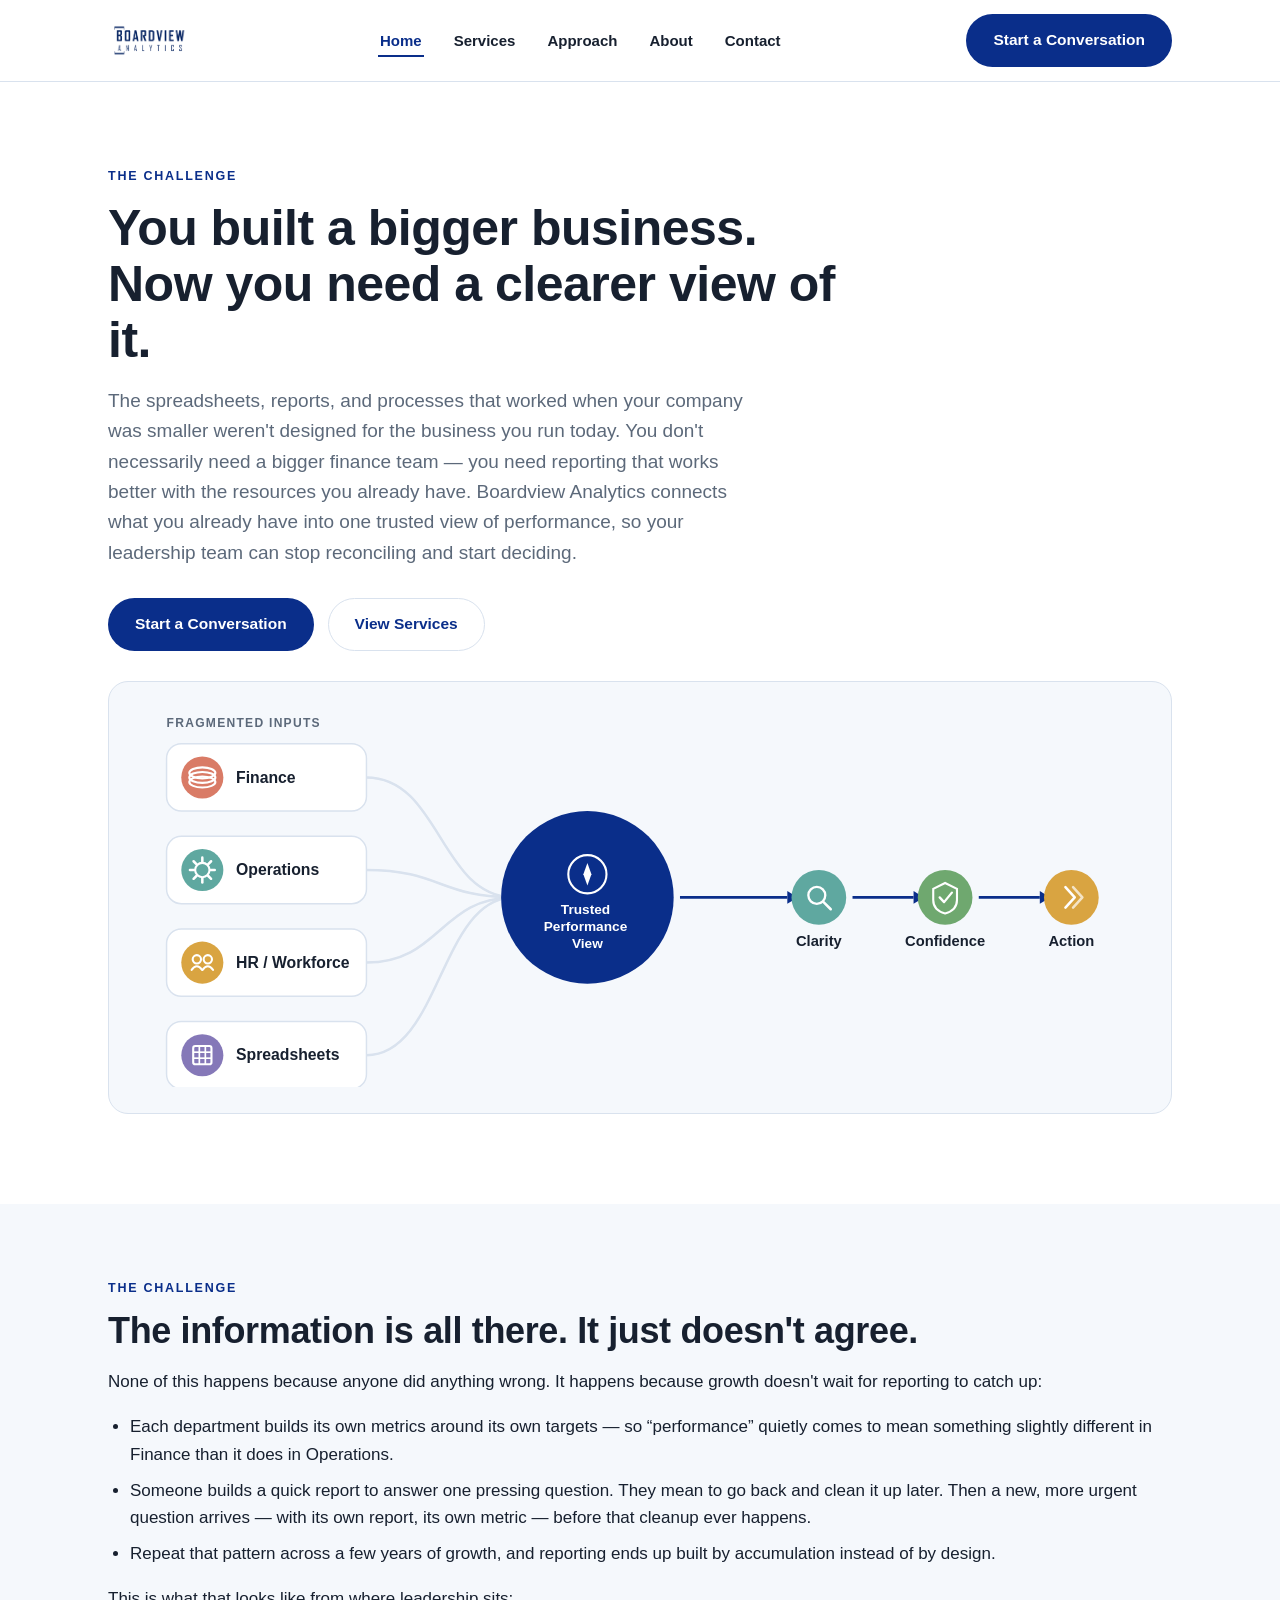
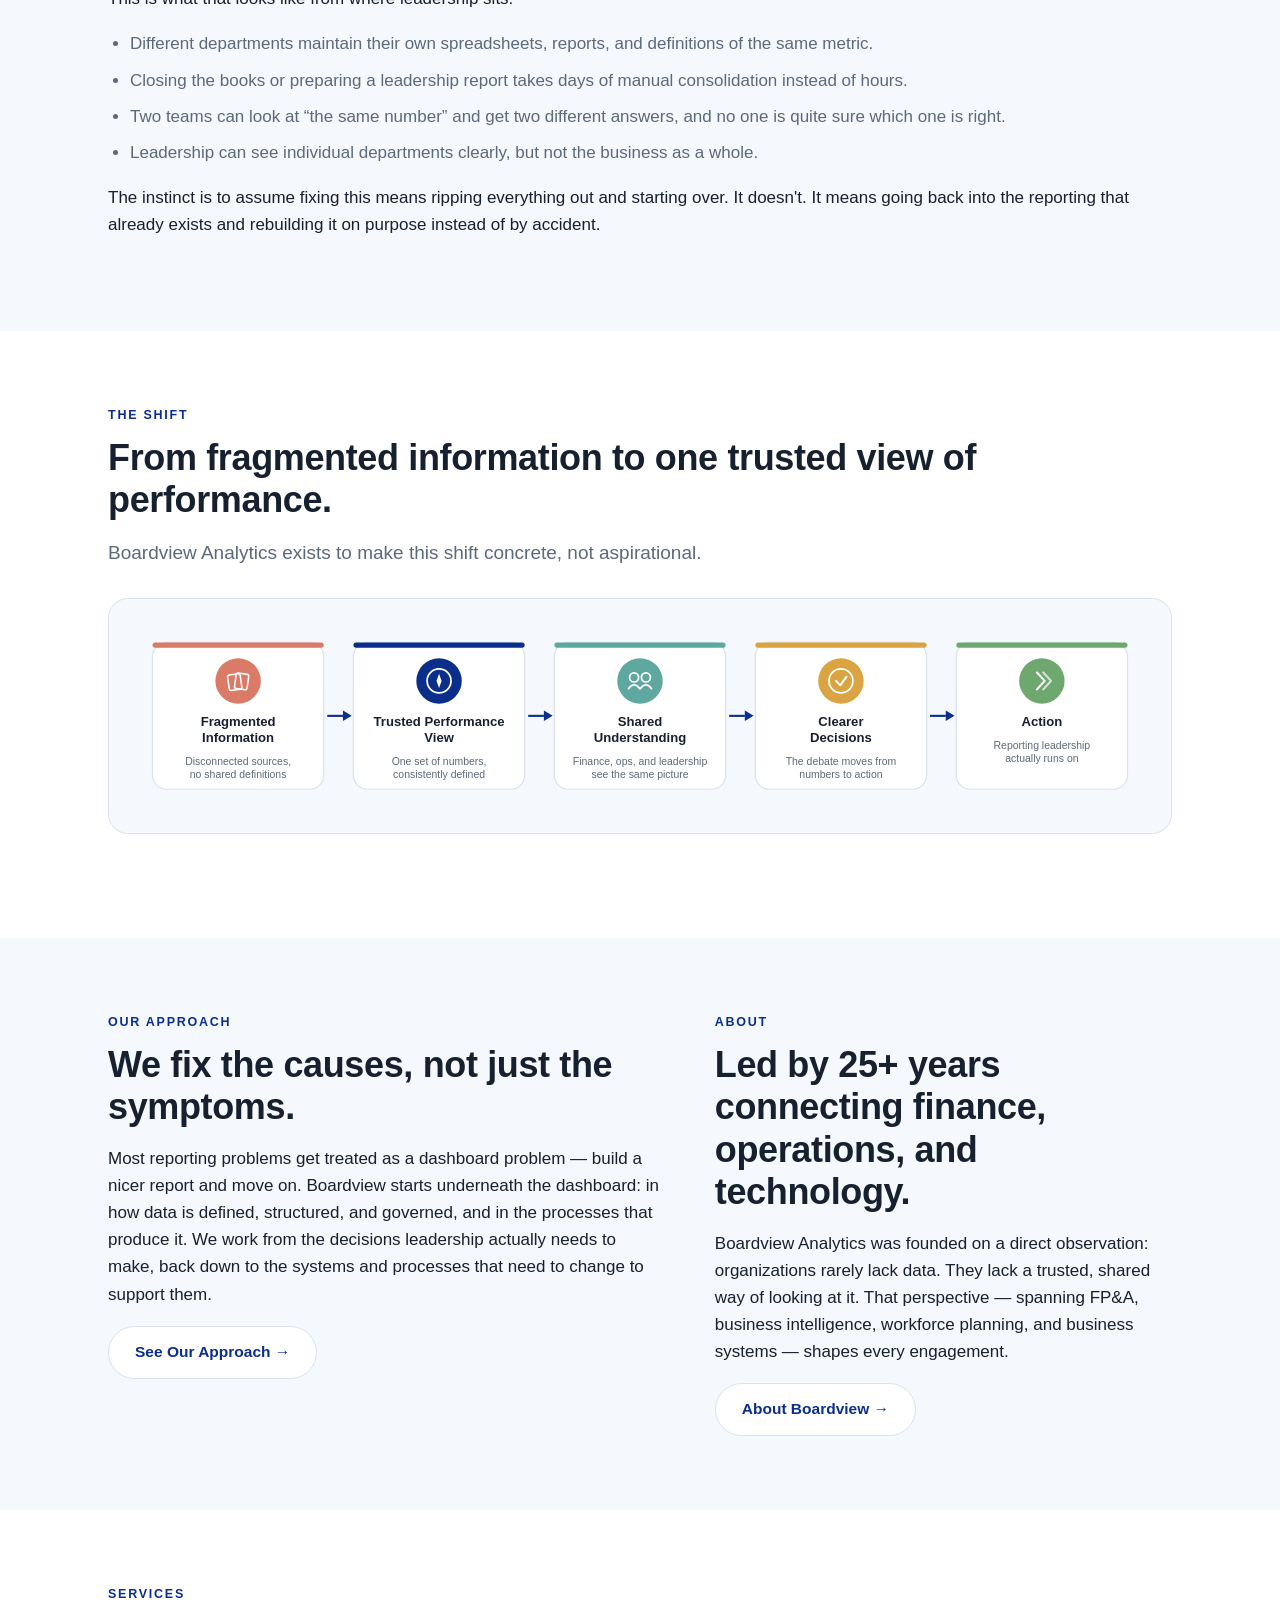
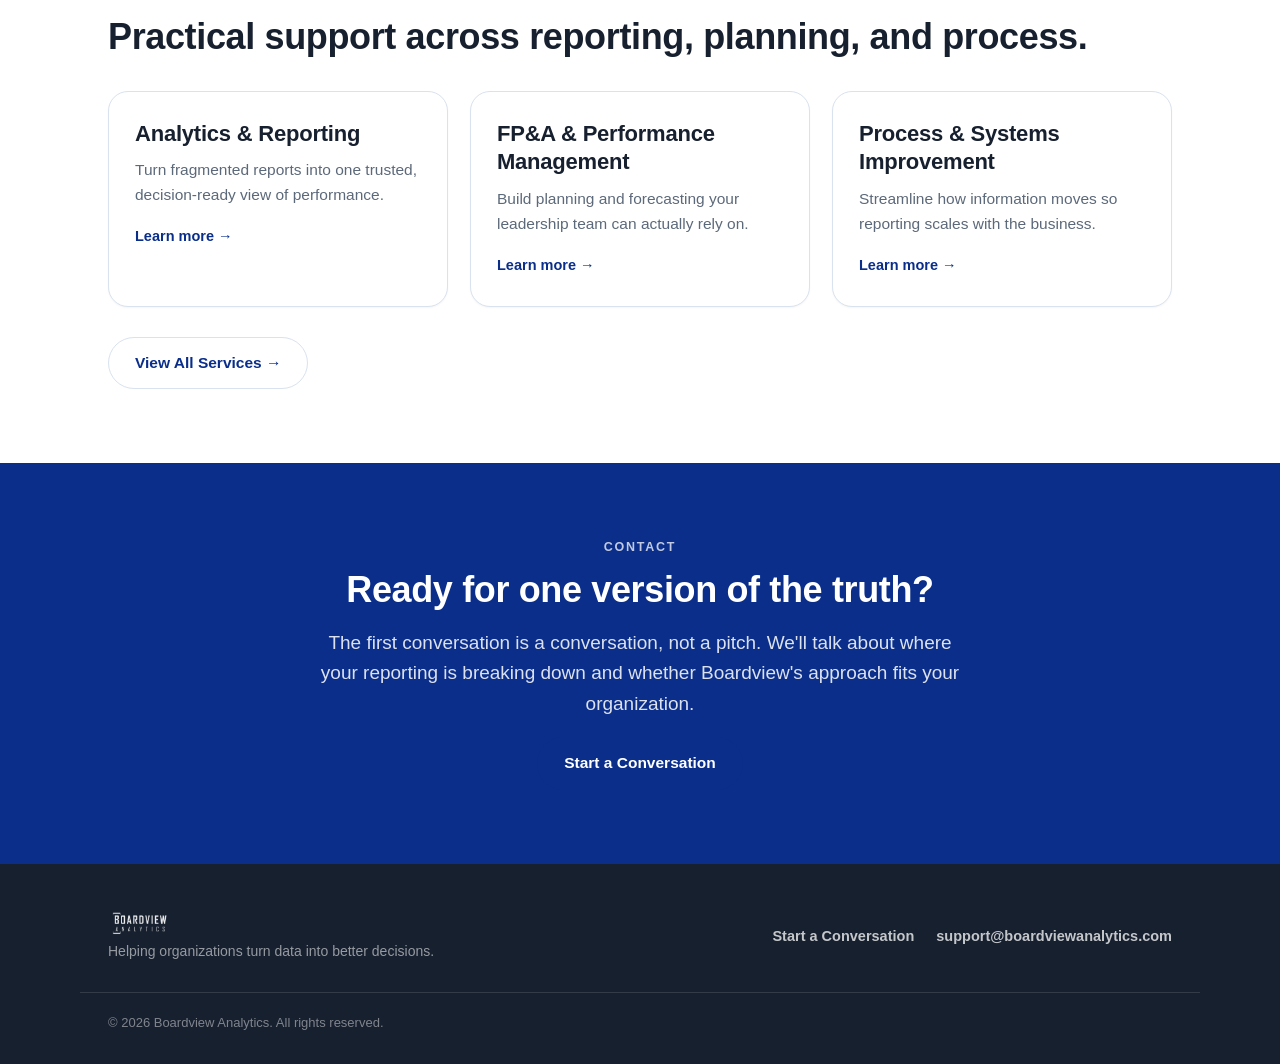
==== index.html @ 7f465183 "Add files via upload" ====
<!doctype html>
<html lang="en">
<head>
<meta charset="utf-8">
<meta name="viewport" content="width=device-width, initial-scale=1">
<title>Home | Boardview Analytics</title>
<meta name="description" content="Boardview Analytics connects fragmented reporting, planning, and process into one trusted view of performance for growing organizations.">
<link rel="icon" href="assets/img/logo.png">
<link rel="stylesheet" href="assets/css/style.css">
</head>
<body>

<header class="site-header">
  <div class="wrap">
    <a class="brand" href="index.html" aria-label="Boardview Analytics home">
      <img src="assets/img/logo.png" alt="Boardview Analytics">
    </a>
    <nav aria-label="Primary">
      <ul class="nav-links">
        <li><a href="index.html" aria-current="page">Home</a></li>
        <li><a href="services.html">Services</a></li>
        <li><a href="approach.html">Approach</a></li>
        <li><a href="about.html">About</a></li>
        <li><a href="contact.html">Contact</a></li>
      </ul>
    </nav>
    <div class="header-cta">
      <a class="btn btn-primary" href="contact.html">Start a Conversation</a>
    </div>
    <button class="nav-toggle" aria-label="Toggle menu"><span></span><span></span><span></span></button>
  </div>
</header>
<main>
  <section class="hero">
    <div class="wrap">
      <span class="eyebrow">The Challenge</span>
      <h1>You built a bigger business. Now you need a clearer view of it.</h1>
      <p class="lede">The spreadsheets, reports, and processes that worked when your company was smaller weren't designed for the business you run today. You don't necessarily need a bigger finance team &mdash; you need reporting that works better with the resources you already have. Boardview Analytics connects what you already have into one trusted view of performance, so your leadership team can stop reconciling and start deciding.</p>
      <div class="btn-row">
    <a class="btn btn-primary" href="contact.html">Start a Conversation</a>
    <a class="btn btn-secondary" href="services.html">View Services</a>
  </div>
      <div class="diagram-frame">
        <svg viewBox="0 0 960 360" xmlns="http://www.w3.org/2000/svg" role="img" aria-label="Fragmented inputs converge into one trusted performance view, leading to clarity, confidence, and action."><path d="M 220 66 C 290.15 66, 290.15 180, 360.3 180" fill="none" stroke="#D9E2EE" stroke-width="2.4"/><path d="M 220 154 C 290.15 154, 290.15 180, 360.3 180" fill="none" stroke="#D9E2EE" stroke-width="2.4"/><path d="M 220 242 C 290.15 242, 290.15 180, 360.3 180" fill="none" stroke="#D9E2EE" stroke-width="2.4"/><path d="M 220 330 C 290.15 330, 290.15 180, 360.3 180" fill="none" stroke="#D9E2EE" stroke-width="2.4"/><rect x="30" y="34" width="190" height="64" rx="14" fill="#FFFFFF" stroke="#D9E2EE" stroke-width="1.4"/>
      <circle cx="64" cy="66" r="20" fill="#D97B66"/>
      
        <ellipse cx="64" cy="61.66" rx="12.4" ry="5.208" fill="none" stroke="#fff" stroke-width="2"/>
        <ellipse cx="64" cy="66" rx="12.4" ry="5.208" fill="none" stroke="#fff" stroke-width="2"/>
        <ellipse cx="64" cy="70.34" rx="12.4" ry="5.208" fill="none" stroke="#fff" stroke-width="2"/>
      <text x="96" y="71" font-family="Bahnschrift SemiBold, Segoe UI, Arial, sans-serif" font-weight="700" font-size="15" fill="#17202F">Finance</text><rect x="30" y="122" width="190" height="64" rx="14" fill="#FFFFFF" stroke="#D9E2EE" stroke-width="1.4"/>
      <circle cx="64" cy="154" r="20" fill="#5FA8A0"/>
      
        <circle cx="64" cy="154" r="6.820000000000001" fill="none" stroke="#fff" stroke-width="2"/>
        <line x1="71.688" y1="154" x2="75.78" y2="154" stroke="#fff" stroke-width="2.4" stroke-linecap="round"/><line x1="69.43623693376217" y1="159.4362369337622" x2="72.32971788237754" y2="162.32971788237754" stroke="#fff" stroke-width="2.4" stroke-linecap="round"/><line x1="64" y1="161.688" x2="64" y2="165.78" stroke="#fff" stroke-width="2.4" stroke-linecap="round"/><line x1="58.563763066237826" y1="159.4362369337622" x2="55.67028211762247" y2="162.32971788237754" stroke="#fff" stroke-width="2.4" stroke-linecap="round"/><line x1="56.312" y1="154" x2="52.22" y2="154" stroke="#fff" stroke-width="2.4" stroke-linecap="round"/><line x1="58.56376306623782" y1="148.5637630662378" x2="55.67028211762247" y2="145.67028211762246" stroke="#fff" stroke-width="2.4" stroke-linecap="round"/><line x1="64" y1="146.312" x2="64" y2="142.22" stroke="#fff" stroke-width="2.4" stroke-linecap="round"/><line x1="69.43623693376217" y1="148.5637630662378" x2="72.32971788237752" y2="145.67028211762246" stroke="#fff" stroke-width="2.4" stroke-linecap="round"/>
      <text x="96" y="159" font-family="Bahnschrift SemiBold, Segoe UI, Arial, sans-serif" font-weight="700" font-size="15" fill="#17202F">Operations</text><rect x="30" y="210" width="190" height="64" rx="14" fill="#FFFFFF" stroke="#D9E2EE" stroke-width="1.4"/>
      <circle cx="64" cy="242" r="20" fill="#D9A441"/>
      
        <circle cx="58.792" cy="238.9" r="3.9680000000000004" fill="none" stroke="#fff" stroke-width="2"/>
        <path d="M 53.832 248.82 q 4.960000000000001 -6.820000000000001 9.920000000000002 0" fill="none" stroke="#fff" stroke-width="2" stroke-linecap="round"/>
        <circle cx="69.208" cy="238.9" r="3.9680000000000004" fill="none" stroke="#fff" stroke-width="2"/>
        <path d="M 64.248 248.82 q 4.960000000000001 -6.820000000000001 9.920000000000002 0" fill="none" stroke="#fff" stroke-width="2" stroke-linecap="round"/>
      <text x="96" y="247" font-family="Bahnschrift SemiBold, Segoe UI, Arial, sans-serif" font-weight="700" font-size="15" fill="#17202F">HR / Workforce</text><rect x="30" y="298" width="190" height="64" rx="14" fill="#FFFFFF" stroke="#D9E2EE" stroke-width="1.4"/>
      <circle cx="64" cy="330" r="20" fill="#8578B8"/>
      <rect x="55.32" y="321.32" width="17.36" height="17.36" rx="2" fill="none" stroke="#fff" stroke-width="2"/>
        <line x1="55.32" y1="327.148" x2="72.68" y2="327.148" stroke="#fff" stroke-width="1.6"/>
        <line x1="55.32" y1="332.852" x2="72.68" y2="332.852" stroke="#fff" stroke-width="1.6"/>
        <line x1="61.147999999999996" y1="321.32" x2="61.147999999999996" y2="338.68" stroke="#fff" stroke-width="1.6"/>
        <line x1="66.852" y1="321.32" x2="66.852" y2="338.68" stroke="#fff" stroke-width="1.6"/>
      <text x="96" y="335" font-family="Bahnschrift SemiBold, Segoe UI, Arial, sans-serif" font-weight="700" font-size="15" fill="#17202F">Spreadsheets</text><text x="30" y="18" font-family="Avenir Next LT Pro, Segoe UI, Arial, sans-serif" font-weight="800" font-size="11.5" letter-spacing="1.2" fill="#5C697A">FRAGMENTED INPUTS</text><circle cx="430" cy="180" r="82" fill="#0A2E8A"/>
    <circle cx="430" cy="158" r="18.14988" fill="none" stroke="#fff" stroke-width="2"/>
        <polygon points="430,147.3236 433.843504,158 430,168.6764 426.156496,158" fill="#fff"/>
    <text x="430" y="196" text-anchor="middle" font-family="Bahnschrift SemiBold, Segoe UI, Arial, sans-serif" font-weight="700" font-size="13" fill="#fff">
      <tspan x="430" dy="0">Trusted</tspan>
      <tspan x="430" dy="16">Performance</tspan>
      <tspan x="430" dy="16">View</tspan>
    </text><line x1="518" y1="180" x2="620" y2="180" stroke="#0A2E8A" stroke-width="2.4"/>
      <polygon points="620,174 630,180 620,186" fill="#0A2E8A"/>
      <circle cx="650" cy="180" r="26" fill="#5FA8A0"/>
      <circle cx="648.0656" cy="178.0656" r="8.06" fill="none" stroke="#fff" stroke-width="2.2"/>
        <line x1="654.5136" y1="184.5136" x2="661.284" y2="191.284" stroke="#fff" stroke-width="2.4" stroke-linecap="round"/>
      <text x="650" y="226" text-anchor="middle" font-family="Bahnschrift SemiBold, Segoe UI, Arial, sans-serif" font-weight="700" font-size="14" fill="#17202F">Clarity</text><line x1="682" y1="180" x2="740" y2="180" stroke="#0A2E8A" stroke-width="2.4"/>
      <polygon points="740,174 750,180 740,186" fill="#0A2E8A"/>
      <circle cx="770" cy="180" r="26" fill="#6FA86F"/>
      <path d="M 770 166.298 L 781.284 171.94 L 781.284 182.418 Q 781.284 192.09 770 195.314 Q 758.716 192.09 758.716 182.418 L 758.716 171.94 Z" fill="none" stroke="#fff" stroke-width="2"/>
        <polyline points="764.8416,180 769.0328,184.5136 776.448,175.4864" fill="none" stroke="#fff" stroke-width="2.2" stroke-linecap="round" stroke-linejoin="round"/>
      <text x="770" y="226" text-anchor="middle" font-family="Bahnschrift SemiBold, Segoe UI, Arial, sans-serif" font-weight="700" font-size="14" fill="#17202F">Confidence</text><line x1="802" y1="180" x2="860" y2="180" stroke="#0A2E8A" stroke-width="2.4"/>
      <polygon points="860,174 870,180 860,186" fill="#0A2E8A"/>
      <circle cx="890" cy="180" r="26" fill="#D9A441"/>
      <polyline points="884.358,170.328 893.224,180 884.358,189.672" fill="none" stroke="#fff" stroke-width="2.4" stroke-linecap="round" stroke-linejoin="round"/>
        <polyline points="891.612,170.328 900.478,180 891.612,189.672" fill="none" stroke="#fff" stroke-width="2.4" stroke-linecap="round" stroke-linejoin="round" opacity="0.7"/>
      <text x="890" y="226" text-anchor="middle" font-family="Bahnschrift SemiBold, Segoe UI, Arial, sans-serif" font-weight="700" font-size="14" fill="#17202F">Action</text></svg>
      </div>
    </div>
  </section>

  <section class="bg-light">
    <div class="wrap">
      <span class="eyebrow">The Challenge</span>
      <h2>The information is all there. It just doesn't agree.</h2>
      <p>None of this happens because anyone did anything wrong. It happens because growth doesn't wait for reporting to catch up:</p>
      <ul class="plain">
        <li>Each department builds its own metrics around its own targets &mdash; so &ldquo;performance&rdquo; quietly comes to mean something slightly different in Finance than it does in Operations.</li>
        <li>Someone builds a quick report to answer one pressing question. They mean to go back and clean it up later. Then a new, more urgent question arrives &mdash; with its own report, its own metric &mdash; before that cleanup ever happens.</li>
        <li>Repeat that pattern across a few years of growth, and reporting ends up built by accumulation instead of by design.</li>
      </ul>
      <p>This is what that looks like from where leadership sits:</p>
      <ul class="plain muted">
        <li>Different departments maintain their own spreadsheets, reports, and definitions of the same metric.</li>
        <li>Closing the books or preparing a leadership report takes days of manual consolidation instead of hours.</li>
        <li>Two teams can look at &ldquo;the same number&rdquo; and get two different answers, and no one is quite sure which one is right.</li>
        <li>Leadership can see individual departments clearly, but not the business as a whole.</li>
      </ul>
      <p>The instinct is to assume fixing this means ripping everything out and starting over. It doesn't. It means going back into the reporting that already exists and rebuilding it on purpose instead of by accident.</p>
    </div>
  </section>

  <section>
    <div class="wrap">
      <span class="eyebrow">The Shift</span>
      <h2>From fragmented information to one trusted view of performance.</h2>
      <p class="lede">Boardview Analytics exists to make this shift concrete, not aspirational.</p>
      <div class="diagram-frame">
        <svg viewBox="0 0 1156 208" xmlns="http://www.w3.org/2000/svg" role="img" aria-label="Fragmented information becomes a trusted performance view, creating shared understanding, clearer decisions, and action."><line x1="220" y1="104" x2="238" y2="104" stroke="#0A2E8A" stroke-width="2.4"/>
        <polygon points="238,98 248,104 238,110" fill="#0A2E8A"/><g>
      <rect x="20" y="20" width="196" height="168" rx="16" fill="#FFFFFF" stroke="#D9E2EE" stroke-width="1.4"/>
      <rect x="20" y="20" width="196" height="6" rx="3" fill="#D97B66"/>
      <circle cx="118" cy="64" r="26" fill="#D97B66"/>
      <rect x="106.716" y="55.94" width="14.508000000000001" height="17.732000000000003" rx="2" fill="none" stroke="#fff" stroke-width="1.8" transform="rotate(-8 118 64)"/>
        <rect x="114.776" y="55.134" width="14.508000000000001" height="17.732000000000003" rx="2" fill="none" stroke="#fff" stroke-width="1.8" transform="rotate(8 118 64)"/>
      <text x="118" y="116" text-anchor="middle" font-family="Bahnschrift SemiBold, Segoe UI, Arial, sans-serif" font-weight="700" font-size="15" fill="#17202F"><tspan x="118" dy="0">Fragmented</tspan><tspan x="118" dy="18">Information</tspan></text><text x="118" y="160" text-anchor="middle" font-family="Avenir Next LT Pro, Segoe UI, Arial, sans-serif" font-size="12" fill="#5C697A"><tspan x="118" dy="0">Disconnected sources,</tspan><tspan x="118" dy="15">no shared definitions</tspan></text></g><line x1="450" y1="104" x2="468" y2="104" stroke="#0A2E8A" stroke-width="2.4"/>
        <polygon points="468,98 478,104 468,110" fill="#0A2E8A"/><g>
      <rect x="250" y="20" width="196" height="168" rx="16" fill="#FFFFFF" stroke="#D9E2EE" stroke-width="1.4"/>
      <rect x="250" y="20" width="196" height="6" rx="3" fill="#0A2E8A"/>
      <circle cx="348" cy="64" r="26" fill="#0A2E8A"/>
      <circle cx="348" cy="64" r="13.702" fill="none" stroke="#fff" stroke-width="2"/>
        <polygon points="348,55.94 350.9016,64 348,72.06 345.0984,64" fill="#fff"/>
      <text x="348" y="116" text-anchor="middle" font-family="Bahnschrift SemiBold, Segoe UI, Arial, sans-serif" font-weight="700" font-size="15" fill="#17202F"><tspan x="348" dy="0">Trusted Performance</tspan><tspan x="348" dy="18">View</tspan></text><text x="348" y="160" text-anchor="middle" font-family="Avenir Next LT Pro, Segoe UI, Arial, sans-serif" font-size="12" fill="#5C697A"><tspan x="348" dy="0">One set of numbers,</tspan><tspan x="348" dy="15">consistently defined</tspan></text></g><line x1="680" y1="104" x2="698" y2="104" stroke="#0A2E8A" stroke-width="2.4"/>
        <polygon points="698,98 708,104 698,110" fill="#0A2E8A"/><g>
      <rect x="480" y="20" width="196" height="168" rx="16" fill="#FFFFFF" stroke="#D9E2EE" stroke-width="1.4"/>
      <rect x="480" y="20" width="196" height="6" rx="3" fill="#5FA8A0"/>
      <circle cx="578" cy="64" r="26" fill="#5FA8A0"/>
      
        <circle cx="571.2296" cy="59.97" r="5.1584" fill="none" stroke="#fff" stroke-width="2"/>
        <path d="M 564.7816 72.866 q 6.448 -8.866000000000001 12.896 0" fill="none" stroke="#fff" stroke-width="2" stroke-linecap="round"/>
        <circle cx="584.7704" cy="59.97" r="5.1584" fill="none" stroke="#fff" stroke-width="2"/>
        <path d="M 578.3224 72.866 q 6.448 -8.866000000000001 12.896 0" fill="none" stroke="#fff" stroke-width="2" stroke-linecap="round"/>
      <text x="578" y="116" text-anchor="middle" font-family="Bahnschrift SemiBold, Segoe UI, Arial, sans-serif" font-weight="700" font-size="15" fill="#17202F"><tspan x="578" dy="0">Shared</tspan><tspan x="578" dy="18">Understanding</tspan></text><text x="578" y="160" text-anchor="middle" font-family="Avenir Next LT Pro, Segoe UI, Arial, sans-serif" font-size="12" fill="#5C697A"><tspan x="578" dy="0">Finance, ops, and leadership</tspan><tspan x="578" dy="15">see the same picture</tspan></text></g><line x1="910" y1="104" x2="928" y2="104" stroke="#0A2E8A" stroke-width="2.4"/>
        <polygon points="928,98 938,104 928,110" fill="#0A2E8A"/><g>
      <rect x="710" y="20" width="196" height="168" rx="16" fill="#FFFFFF" stroke="#D9E2EE" stroke-width="1.4"/>
      <rect x="710" y="20" width="196" height="6" rx="3" fill="#D9A441"/>
      <circle cx="808" cy="64" r="26" fill="#D9A441"/>
      <circle cx="808" cy="64" r="13.702" fill="none" stroke="#fff" stroke-width="2"/>
        <polyline points="802.358,64 807.194,69.1584 814.448,59.164" fill="none" stroke="#fff" stroke-width="2.2" stroke-linecap="round" stroke-linejoin="round"/>
      <text x="808" y="116" text-anchor="middle" font-family="Bahnschrift SemiBold, Segoe UI, Arial, sans-serif" font-weight="700" font-size="15" fill="#17202F"><tspan x="808" dy="0">Clearer</tspan><tspan x="808" dy="18">Decisions</tspan></text><text x="808" y="160" text-anchor="middle" font-family="Avenir Next LT Pro, Segoe UI, Arial, sans-serif" font-size="12" fill="#5C697A"><tspan x="808" dy="0">The debate moves from</tspan><tspan x="808" dy="15">numbers to action</tspan></text></g><g>
      <rect x="940" y="20" width="196" height="168" rx="16" fill="#FFFFFF" stroke="#D9E2EE" stroke-width="1.4"/>
      <rect x="940" y="20" width="196" height="6" rx="3" fill="#6FA86F"/>
      <circle cx="1038" cy="64" r="26" fill="#6FA86F"/>
      <polyline points="1032.358,54.328 1041.224,64 1032.358,73.672" fill="none" stroke="#fff" stroke-width="2.4" stroke-linecap="round" stroke-linejoin="round"/>
        <polyline points="1039.612,54.328 1048.478,64 1039.612,73.672" fill="none" stroke="#fff" stroke-width="2.4" stroke-linecap="round" stroke-linejoin="round" opacity="0.7"/>
      <text x="1038" y="116" text-anchor="middle" font-family="Bahnschrift SemiBold, Segoe UI, Arial, sans-serif" font-weight="700" font-size="15" fill="#17202F"><tspan x="1038" dy="0">Action</tspan></text><text x="1038" y="142" text-anchor="middle" font-family="Avenir Next LT Pro, Segoe UI, Arial, sans-serif" font-size="12" fill="#5C697A"><tspan x="1038" dy="0">Reporting leadership</tspan><tspan x="1038" dy="15">actually runs on</tspan></text></g></svg>
      </div>
    </div>
  </section>

  <section class="bg-light">
    <div class="wrap split">
      <div>
        <span class="eyebrow">Our Approach</span>
        <h2>We fix the causes, not just the symptoms.</h2>
        <p>Most reporting problems get treated as a dashboard problem &mdash; build a nicer report and move on. Boardview starts underneath the dashboard: in how data is defined, structured, and governed, and in the processes that produce it. We work from the decisions leadership actually needs to make, back down to the systems and processes that need to change to support them.</p>
        <a class="btn btn-secondary" href="approach.html">See Our Approach &rarr;</a>
      </div>
      <div>
        <span class="eyebrow">About</span>
        <h2>Led by 25+ years connecting finance, operations, and technology.</h2>
        <p>Boardview Analytics was founded on a direct observation: organizations rarely lack data. They lack a trusted, shared way of looking at it. That perspective &mdash; spanning FP&amp;A, business intelligence, workforce planning, and business systems &mdash; shapes every engagement.</p>
        <a class="btn btn-secondary" href="about.html">About Boardview &rarr;</a>
      </div>
    </div>
  </section>

  <section>
    <div class="wrap">
      <span class="eyebrow">Services</span>
      <h2>Practical support across reporting, planning, and process.</h2>
      <div class="card-grid">
        <div class="card">
          <h3>Analytics &amp; Reporting</h3>
          <p>Turn fragmented reports into one trusted, decision-ready view of performance.</p>
          <a class="more" href="services.html#analytics-reporting">Learn more &rarr;</a>
        </div>
        <div class="card">
          <h3>FP&amp;A &amp; Performance Management</h3>
          <p>Build planning and forecasting your leadership team can actually rely on.</p>
          <a class="more" href="services.html#fpa-performance">Learn more &rarr;</a>
        </div>
        <div class="card">
          <h3>Process &amp; Systems Improvement</h3>
          <p>Streamline how information moves so reporting scales with the business.</p>
          <a class="more" href="services.html#process-systems">Learn more &rarr;</a>
        </div>
      </div>
      <div class="btn-row" style="margin-top:30px;">
        <a class="btn btn-secondary" href="services.html">View All Services &rarr;</a>
      </div>
    </div>
  </section>

  <section class="bg-blue cta-band">
    <div class="wrap">
      <span class="eyebrow">Contact</span>
      <h2>Ready for one version of the truth?</h2>
      <p class="lede">The first conversation is a conversation, not a pitch. We'll talk about where your reporting is breaking down and whether Boardview's approach fits your organization.</p>
      <div class="btn-row">
    <a class="btn btn-primary" href="contact.html">Start a Conversation</a>
    
  </div>
    </div>
  </section>
</main>

<footer class="site-footer">
  <div class="wrap">
    <div>
      <div class="foot-brand">
        <img src="assets/img/logo.png" alt="Boardview Analytics">
      </div>
      <div class="foot-tagline">Helping organizations turn data into better decisions.</div>
    </div>
    <nav aria-label="Footer">
      <a href="contact.html">Start a Conversation</a>
      <a href="mailto:support@boardviewanalytics.com">support@boardviewanalytics.com</a>
    </nav>
  </div>
  <div class="foot-bottom">&copy; 2026 Boardview Analytics. All rights reserved.</div>
</footer>
<script src="assets/js/main.js"></script>
</body>
</html>
---- assets/css/style.css ----
/* ==========================================================================
   Boardview Analytics — site stylesheet
   Design System 1.0: restrained, executive, calm, clear, credible.
   ========================================================================== */

:root {
  --blue: #0A2E8A;
  --blue-dark: #082569;
  --slate: #17202F;
  --muted: #5C697A;
  --bg-light: #F5F8FC;
  --line: #D9E2EE;
  --white: #FFFFFF;

  /* diagram accent palette — diagrams only, never buttons/links/headings */
  --teal: #5FA8A0;
  --amber: #D9A441;
  --coral: #D97B66;
  --violet: #8578B8;
  --green: #6FA86F;

  --font-head: "Bahnschrift SemiBold", "Segoe UI", "Inter", Arial, sans-serif;
  --font-body: "Avenir Next LT Pro", "Segoe UI", "Inter", Arial, sans-serif;

  --maxw: 1120px;
  --radius: 20px;
}

* { box-sizing: border-box; }
html { scroll-behavior: smooth; }
body {
  margin: 0;
  font-family: var(--font-body);
  color: var(--slate);
  background: var(--white);
  font-size: 17px;
  line-height: 1.6;
  -webkit-font-smoothing: antialiased;
}
img { max-width: 100%; display: block; }
a { color: var(--blue); text-decoration: none; }
a:hover { text-decoration: underline; }
.wrap { max-width: var(--maxw); margin: 0 auto; padding: 0 28px; }

h1, h2, h3 {
  font-family: var(--font-head);
  font-weight: 700;
  color: var(--slate);
  letter-spacing: -0.01em;
  margin: 0 0 16px;
}
h1 { font-size: clamp(32px, 4.4vw, 50px); line-height: 1.12; color: var(--slate); }
h2 { font-size: clamp(26px, 3.2vw, 36px); line-height: 1.18; }
h3 { font-size: clamp(19px, 2vw, 22px); line-height: 1.3; }
p { margin: 0 0 18px; color: var(--slate); }
p.lede { font-size: 19px; color: var(--muted); max-width: 640px; }

.eyebrow {
  font-family: var(--font-body);
  font-weight: 800;
  font-size: 12.5px;
  letter-spacing: 0.14em;
  text-transform: uppercase;
  color: var(--blue);
  margin-bottom: 12px;
  display: block;
}

/* ---------- buttons ---------- */
.btn {
  display: inline-block;
  font-family: var(--font-body);
  font-weight: 700;
  font-size: 15.5px;
  padding: 13px 26px;
  border-radius: 999px;
  border: 1px solid transparent;
  cursor: pointer;
  transition: background .15s ease, color .15s ease, border-color .15s ease;
  white-space: nowrap;
}
.btn:hover { text-decoration: none; }
.btn-primary { background: var(--blue); color: var(--white); }
.btn-primary:hover { background: var(--blue-dark); }
.btn-secondary { background: var(--white); color: var(--blue); border-color: var(--line); }
.btn-secondary:hover { background: var(--bg-light); }
.btn-row { display: flex; gap: 14px; flex-wrap: wrap; align-items: center; }

/* ---------- header ---------- */
.site-header {
  position: sticky; top: 0; z-index: 50;
  background: rgba(255,255,255,0.96);
  backdrop-filter: saturate(150%) blur(6px);
  border-bottom: 1px solid var(--line);
}
.site-header .wrap {
  display: flex; align-items: center; justify-content: space-between;
  padding-top: 14px; padding-bottom: 14px; gap: 18px;
}
.brand { display: flex; align-items: center; gap: 10px; flex-shrink: 0; }
.brand img { height: 34px; width: auto; }
.nav-links {
  display: flex; gap: 28px; align-items: center; list-style: none;
  margin: 0; padding: 0; flex: 1; justify-content: center;
}
.nav-links a {
  color: var(--slate); font-weight: 600; font-size: 15px;
  padding: 6px 2px; border-bottom: 2px solid transparent;
}
.nav-links a:hover, .nav-links a[aria-current="page"] {
  color: var(--blue); text-decoration: none; border-bottom-color: var(--blue);
}
.header-cta { flex-shrink: 0; }
.nav-toggle {
  display: none; background: none; border: 1px solid var(--line); border-radius: 10px;
  width: 42px; height: 38px; cursor: pointer; flex-shrink: 0;
}
.nav-toggle span { display: block; width: 20px; height: 2px; background: var(--slate); margin: 4px auto; }

/* ---------- sections ---------- */
section { padding: 74px 0; }
section.tight { padding: 54px 0; }
.bg-light { background: var(--bg-light); }
.bg-blue { background: var(--blue); color: var(--white); }
.bg-blue h2, .bg-blue h3 { color: var(--white); }
.bg-blue p { color: rgba(255,255,255,0.86); }
.bg-blue .eyebrow { color: rgba(255,255,255,0.75); }
.divider { border: none; border-top: 1px solid var(--line); margin: 0; }

.hero { padding: 84px 0 60px; }
.hero .eyebrow { margin-bottom: 14px; }
.hero h1 { max-width: 760px; }
.hero p.lede { margin-top: 18px; margin-bottom: 30px; }

/* ---------- cards ---------- */
.card-grid { display: grid; grid-template-columns: repeat(3, 1fr); gap: 22px; margin-top: 32px; }
.card {
  background: var(--white); border: 1px solid var(--line); border-radius: var(--radius);
  padding: 28px 26px; box-shadow: 0 1px 2px rgba(23,32,47,0.04);
}
.card h3 { margin-bottom: 10px; }
.card p { color: var(--muted); margin-bottom: 14px; font-size: 15.5px; }
.card a.more { font-weight: 700; font-size: 14.5px; }

.diagram-frame {
  background: var(--bg-light); border: 1px solid var(--line); border-radius: var(--radius);
  padding: 26px; margin: 30px 0; overflow-x: auto;
}
.diagram-frame svg { display: block; margin: 0 auto; max-width: 100%; height: auto; }
.diagram-caption { text-align: center; font-size: 13.5px; color: var(--muted); margin-top: 10px; }

.split { display: grid; grid-template-columns: 1.1fr 0.9fr; gap: 48px; align-items: start; }

ul.plain { margin: 0 0 18px; padding-left: 22px; }
ul.plain li { margin-bottom: 9px; color: var(--slate); }
ul.plain.muted li { color: var(--muted); }

.pill-list { list-style: none; margin: 0; padding: 0; display: flex; flex-direction: column; gap: 14px; }
.pill-list li {
  background: var(--white); border: 1px solid var(--line); border-radius: 14px;
  padding: 16px 18px; font-size: 15.5px;
}
.pill-list li strong { color: var(--blue); }

.principle-grid { display: grid; grid-template-columns: repeat(2, 1fr); gap: 18px; margin-top: 30px; }
.principle { border-left: 3px solid var(--blue); padding: 4px 0 4px 18px; }
.principle h3 { font-size: 17px; margin-bottom: 6px; }
.principle p { color: var(--muted); font-size: 15px; margin-bottom: 0; }

.stat-row { display: flex; gap: 40px; margin-top: 24px; flex-wrap: wrap; }
.stat-row .stat b { display: block; font-family: var(--font-head); font-size: 30px; color: var(--blue); }
.stat-row .stat span { color: var(--muted); font-size: 14px; }

.cta-band { text-align: center; }
.cta-band h2 { max-width: 620px; margin-left: auto; margin-right: auto; }
.cta-band p.lede { margin-left: auto; margin-right: auto; text-align: center; }
.cta-band .btn-row { justify-content: center; }

.next-links { display: flex; gap: 14px; flex-wrap: wrap; margin-top: 10px; }
.next-links a {
  font-weight: 700; font-size: 14.5px; padding: 8px 4px;
}

/* ---------- footer ---------- */
.site-footer { background: var(--slate); color: rgba(255,255,255,0.75); padding: 46px 0 30px; }
.site-footer .wrap {
  display: flex; justify-content: space-between; align-items: center; gap: 20px; flex-wrap: wrap;
}
.site-footer .foot-brand { display: flex; align-items: center; gap: 12px; }
.site-footer .foot-brand img { height: 26px; filter: brightness(0) invert(1); opacity: 0.92; }
.site-footer .foot-tagline { font-size: 14px; color: rgba(255,255,255,0.55); margin-top: 4px; }
.site-footer nav { display: flex; gap: 22px; flex-wrap: wrap; }
.site-footer nav a { color: rgba(255,255,255,0.75); font-size: 14.5px; font-weight: 600; }
.site-footer nav a:hover { color: var(--white); }
.foot-bottom {
  max-width: var(--maxw); margin: 30px auto 0; padding: 20px 28px 0; border-top: 1px solid rgba(255,255,255,0.12);
  font-size: 13px; color: rgba(255,255,255,0.45);
}

/* ---------- contact page ---------- */
.contact-card {
  max-width: 640px; margin: 0 auto; text-align: center;
  background: var(--bg-light); border: 1px solid var(--line); border-radius: var(--radius);
  padding: 48px 40px;
}
.contact-card .btn-primary { font-size: 17px; padding: 16px 34px; }
.expect-list { text-align: left; max-width: 560px; margin: 40px auto 0; }

/* ---------- responsive ---------- */
@media (max-width: 900px) {
  .card-grid { grid-template-columns: 1fr; }
  .split { grid-template-columns: 1fr; }
  .principle-grid { grid-template-columns: 1fr; }
}
@media (max-width: 760px) {
  .nav-links { display: none; }
  .nav-toggle { display: block; }
  .site-header.open .nav-links {
    display: flex; position: absolute; top: 100%; left: 0; right: 0;
    background: var(--white); border-bottom: 1px solid var(--line);
    flex-direction: column; padding: 18px 28px; gap: 16px;
  }
  section { padding: 54px 0; }
  .hero { padding: 44px 0 40px; }
  .site-footer .wrap { flex-direction: column; align-items: flex-start; }
}
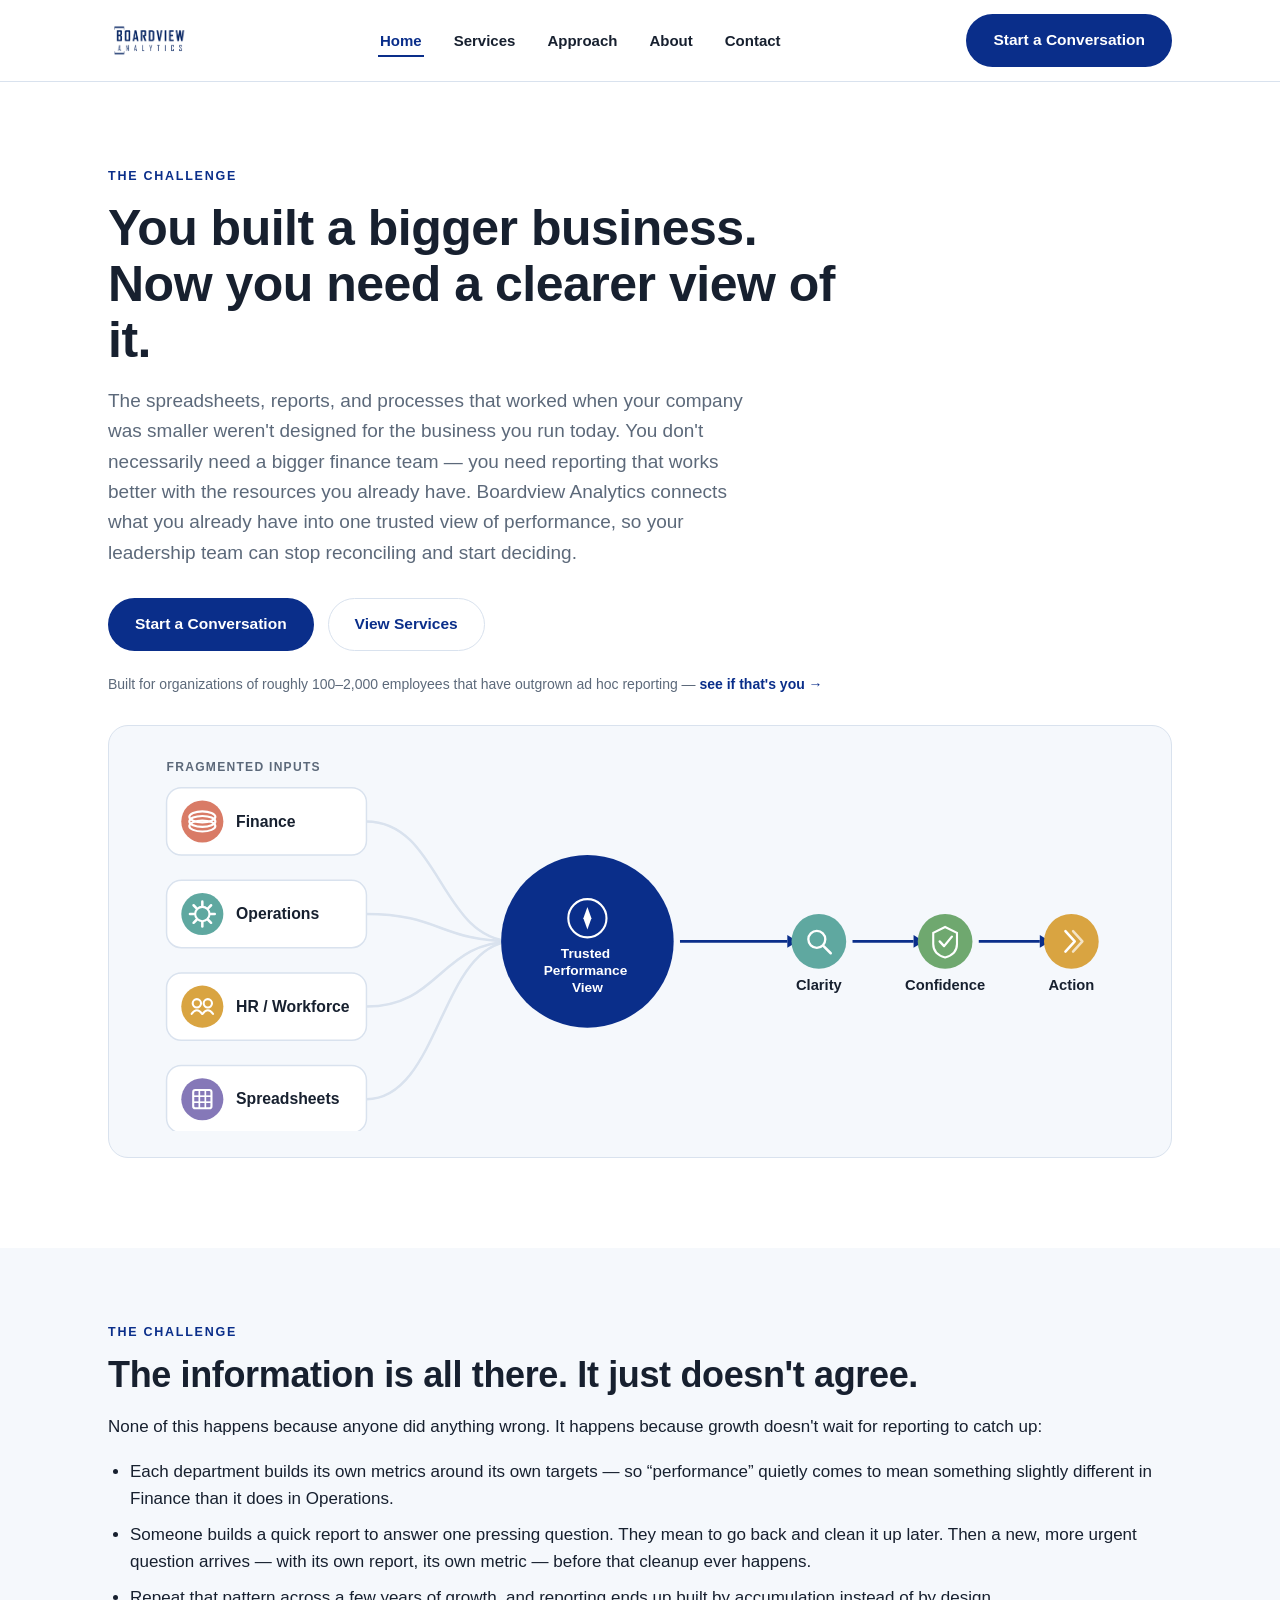
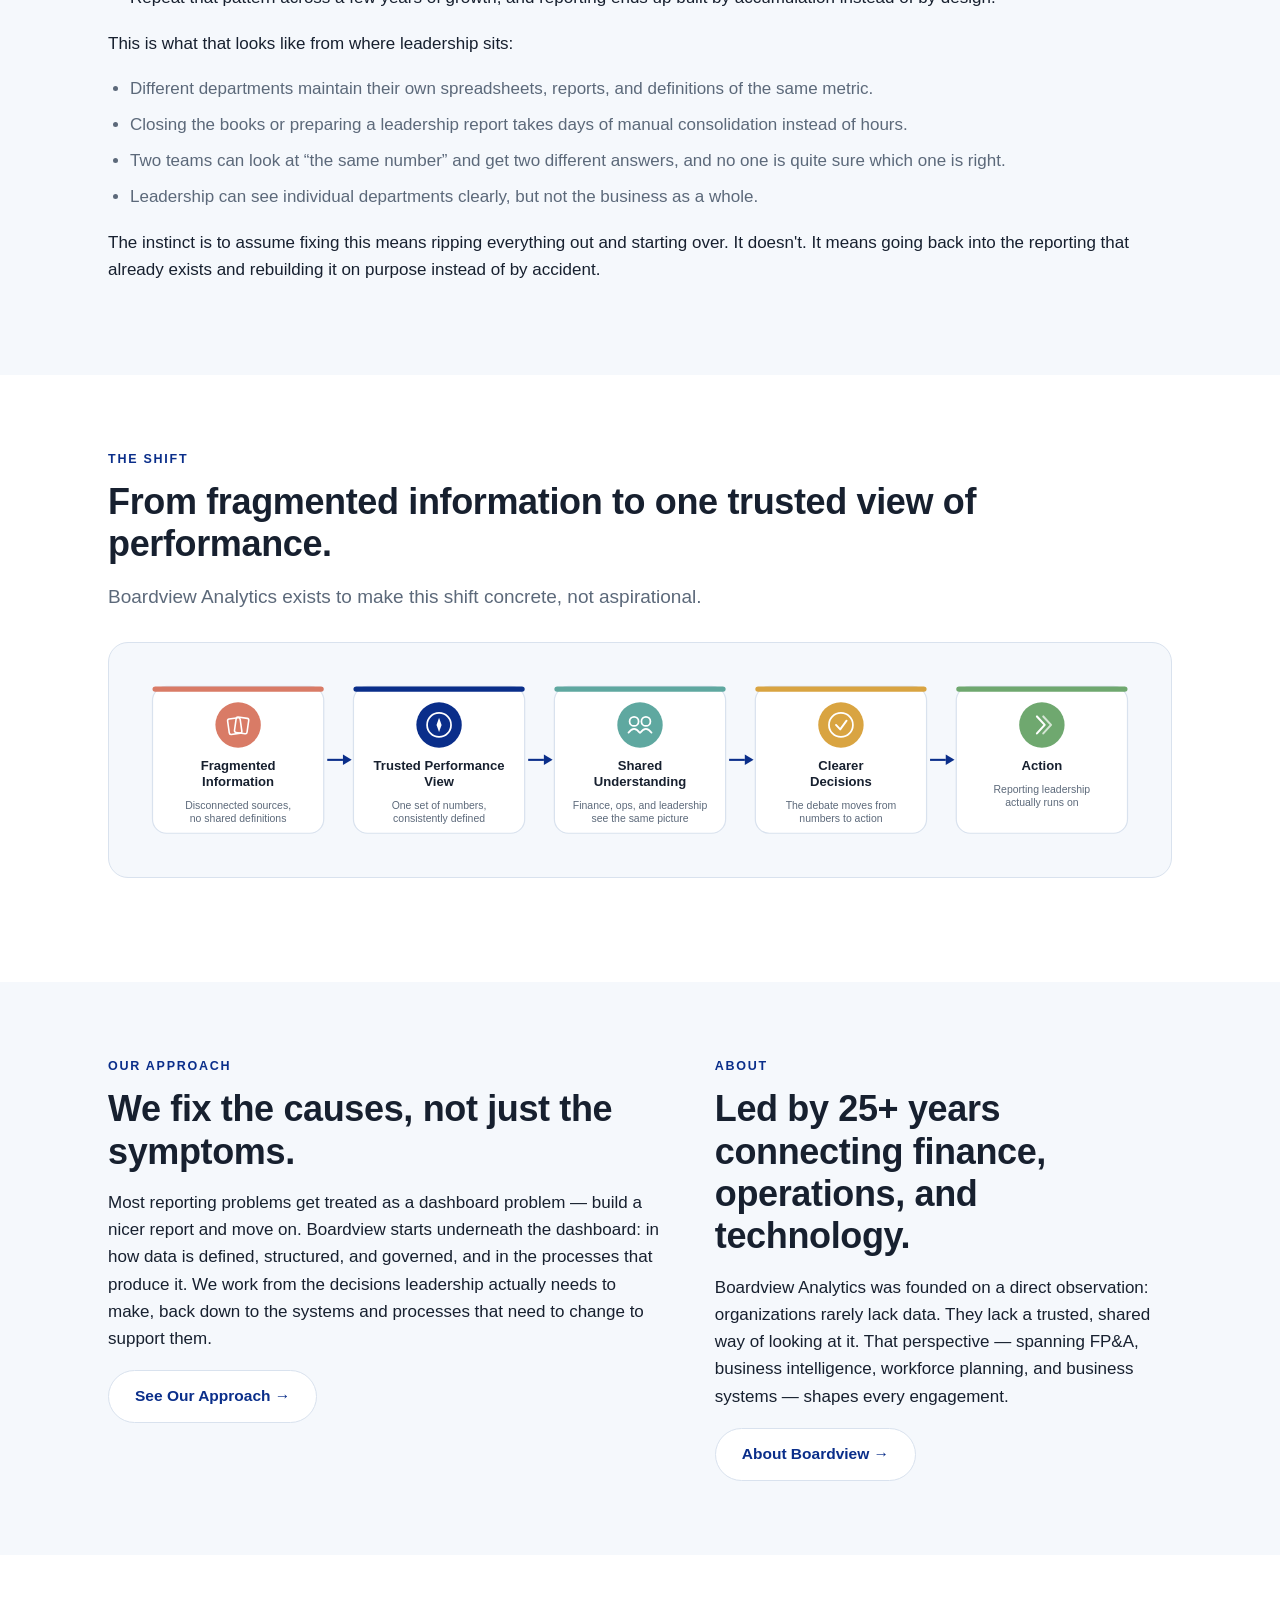
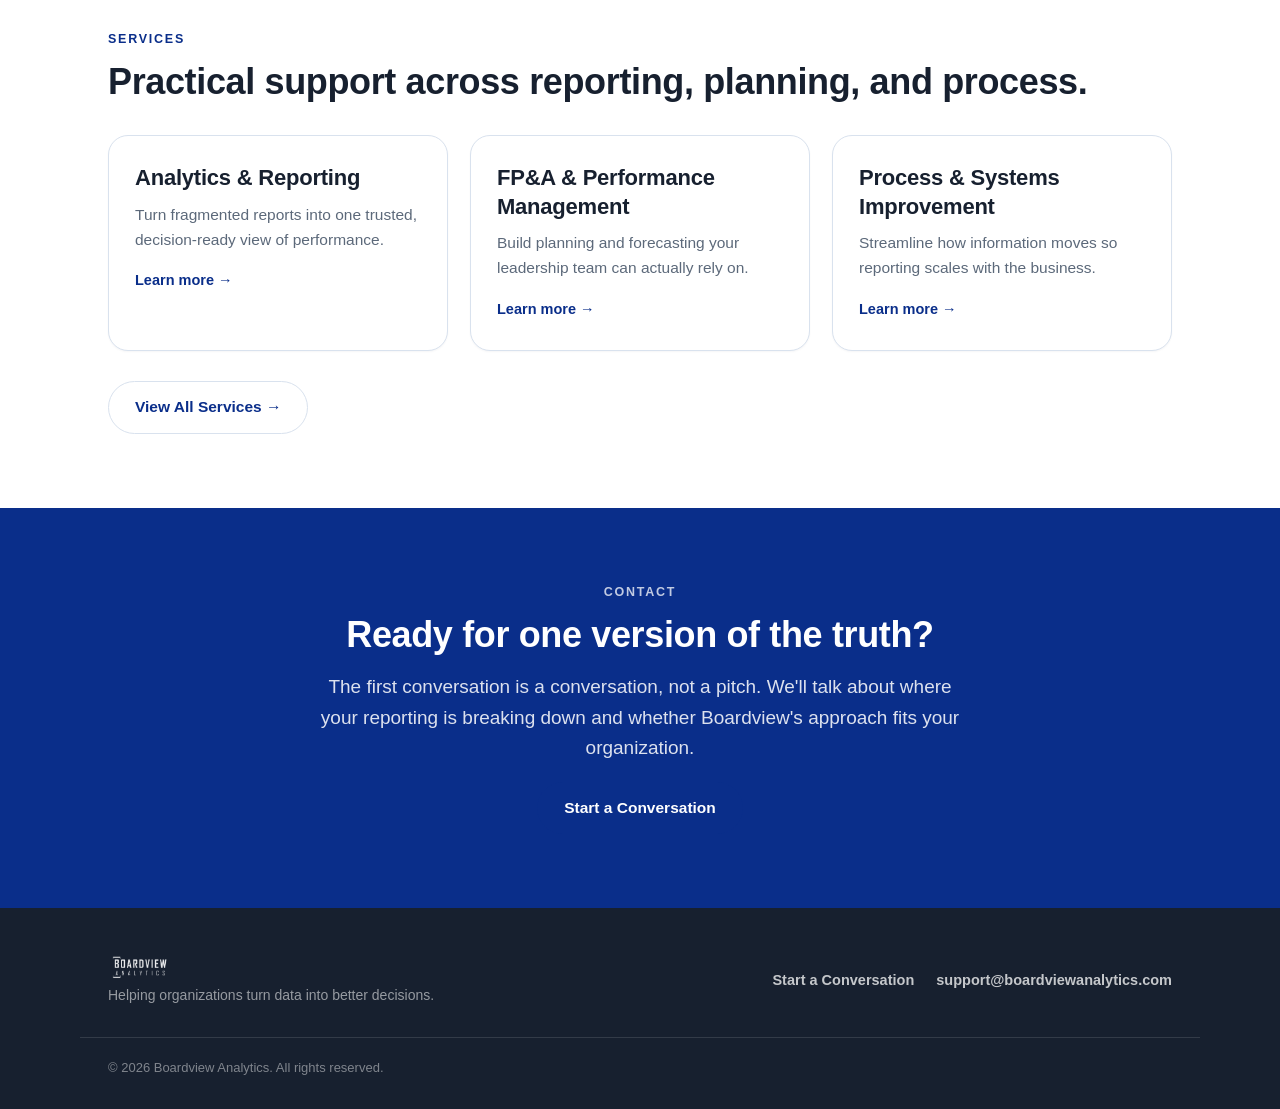
==== commit 5ce188fd: "Add files via upload" ====
--- a/index.html
+++ b/index.html
@@ -40,6 +40,7 @@
     <a class="btn btn-primary" href="contact.html">Start a Conversation</a>
     <a class="btn btn-secondary" href="services.html">View Services</a>
   </div>
+      <p class="fit-line">Built for organizations of roughly 100&ndash;2,000 employees that have outgrown ad hoc reporting &mdash; <a href="approach.html#who-we-work-with">see if that's you &rarr;</a></p>
       <div class="diagram-frame">
         <svg viewBox="0 0 960 360" xmlns="http://www.w3.org/2000/svg" role="img" aria-label="Fragmented inputs converge into one trusted performance view, leading to clarity, confidence, and action."><path d="M 220 66 C 290.15 66, 290.15 180, 360.3 180" fill="none" stroke="#D9E2EE" stroke-width="2.4"/><path d="M 220 154 C 290.15 154, 290.15 180, 360.3 180" fill="none" stroke="#D9E2EE" stroke-width="2.4"/><path d="M 220 242 C 290.15 242, 290.15 180, 360.3 180" fill="none" stroke="#D9E2EE" stroke-width="2.4"/><path d="M 220 330 C 290.15 330, 290.15 180, 360.3 180" fill="none" stroke="#D9E2EE" stroke-width="2.4"/><rect x="30" y="34" width="190" height="64" rx="14" fill="#FFFFFF" stroke="#D9E2EE" stroke-width="1.4"/>
       <circle cx="64" cy="66" r="20" fill="#D97B66"/>
--- a/assets/css/style.css
+++ b/assets/css/style.css
@@ -131,6 +131,8 @@
 .hero .eyebrow { margin-bottom: 14px; }
 .hero h1 { max-width: 760px; }
 .hero p.lede { margin-top: 18px; margin-bottom: 30px; }
+.fit-line { font-size: 14px; color: var(--muted); margin: 22px 0 0; }
+.fit-line a { font-weight: 700; }
 
 /* ---------- cards ---------- */
 .card-grid { display: grid; grid-template-columns: repeat(3, 1fr); gap: 22px; margin-top: 32px; }
@@ -150,6 +152,8 @@
 .diagram-caption { text-align: center; font-size: 13.5px; color: var(--muted); margin-top: 10px; }
 
 .split { display: grid; grid-template-columns: 1.1fr 0.9fr; gap: 48px; align-items: start; }
+.service-text { max-width: 700px; }
+.diagram-wide { margin-top: 6px; }
 
 ul.plain { margin: 0 0 18px; padding-left: 22px; }
 ul.plain li { margin-bottom: 9px; color: var(--slate); }
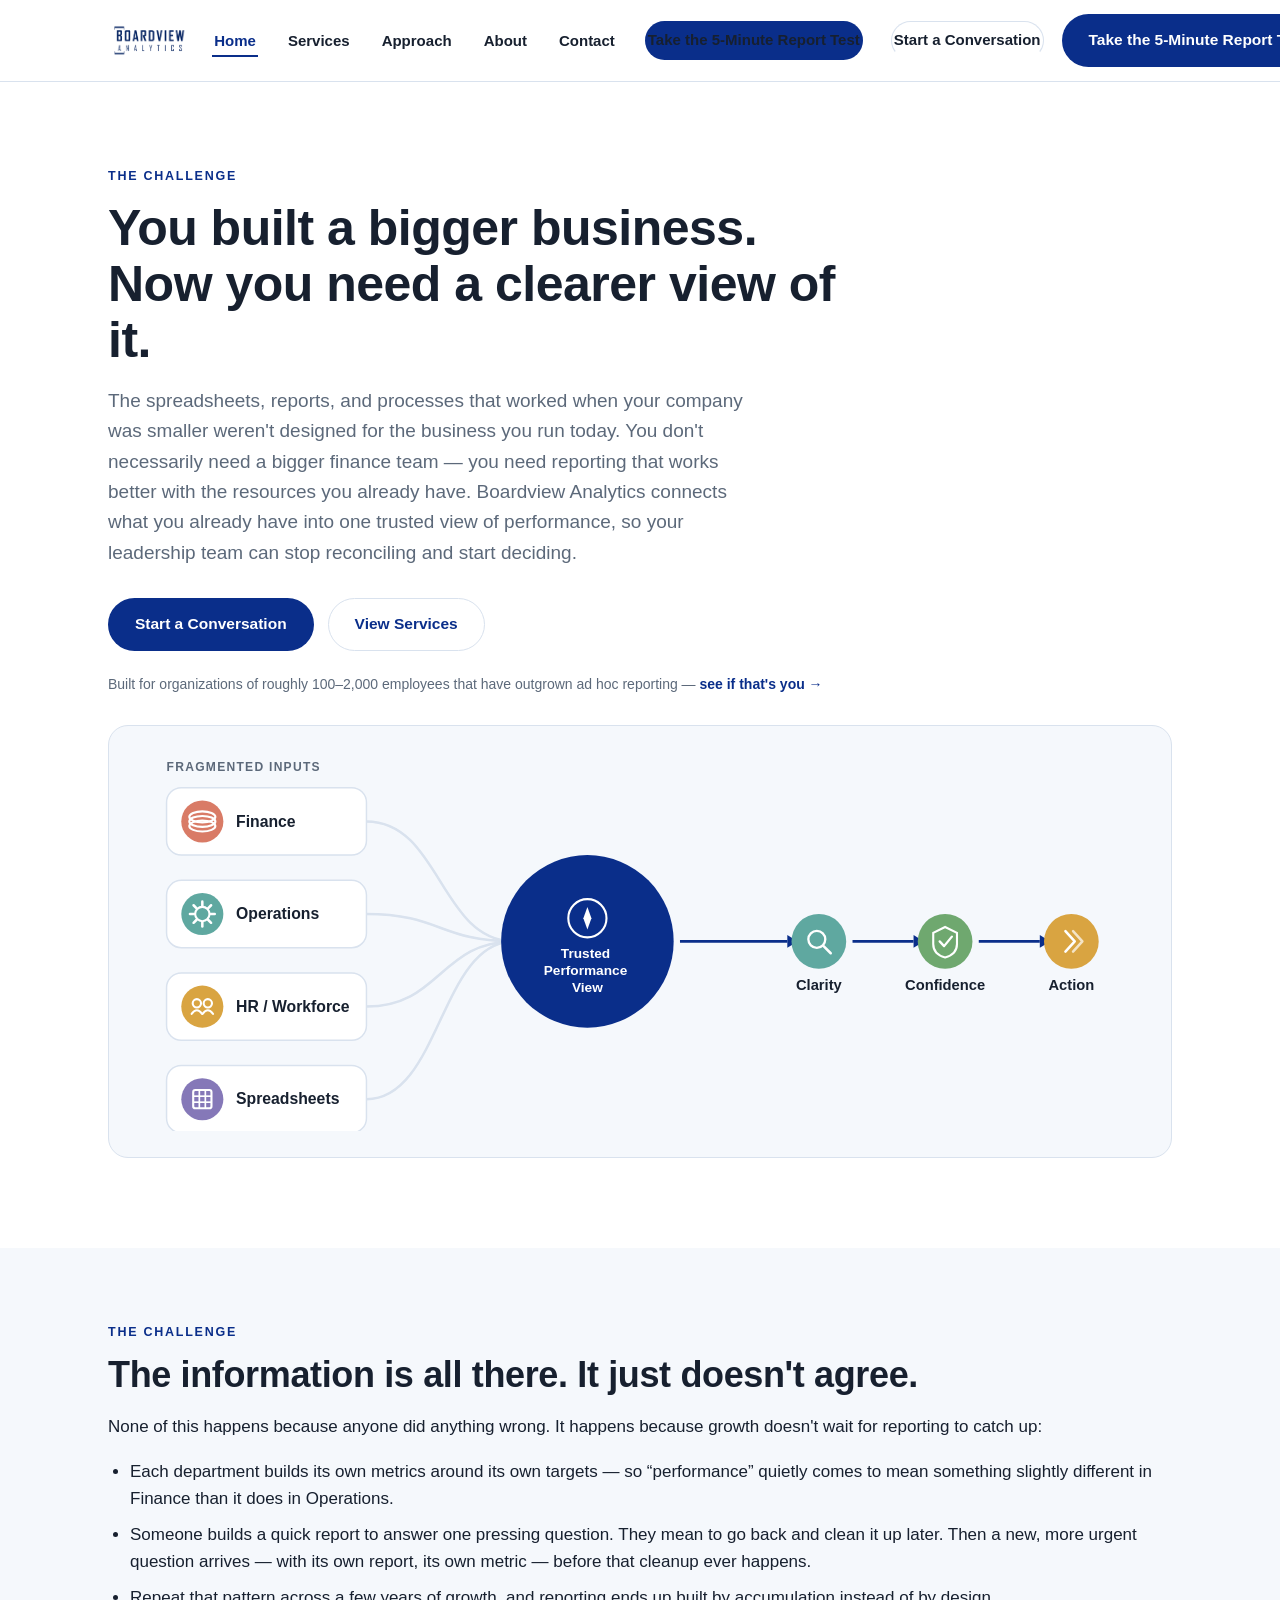
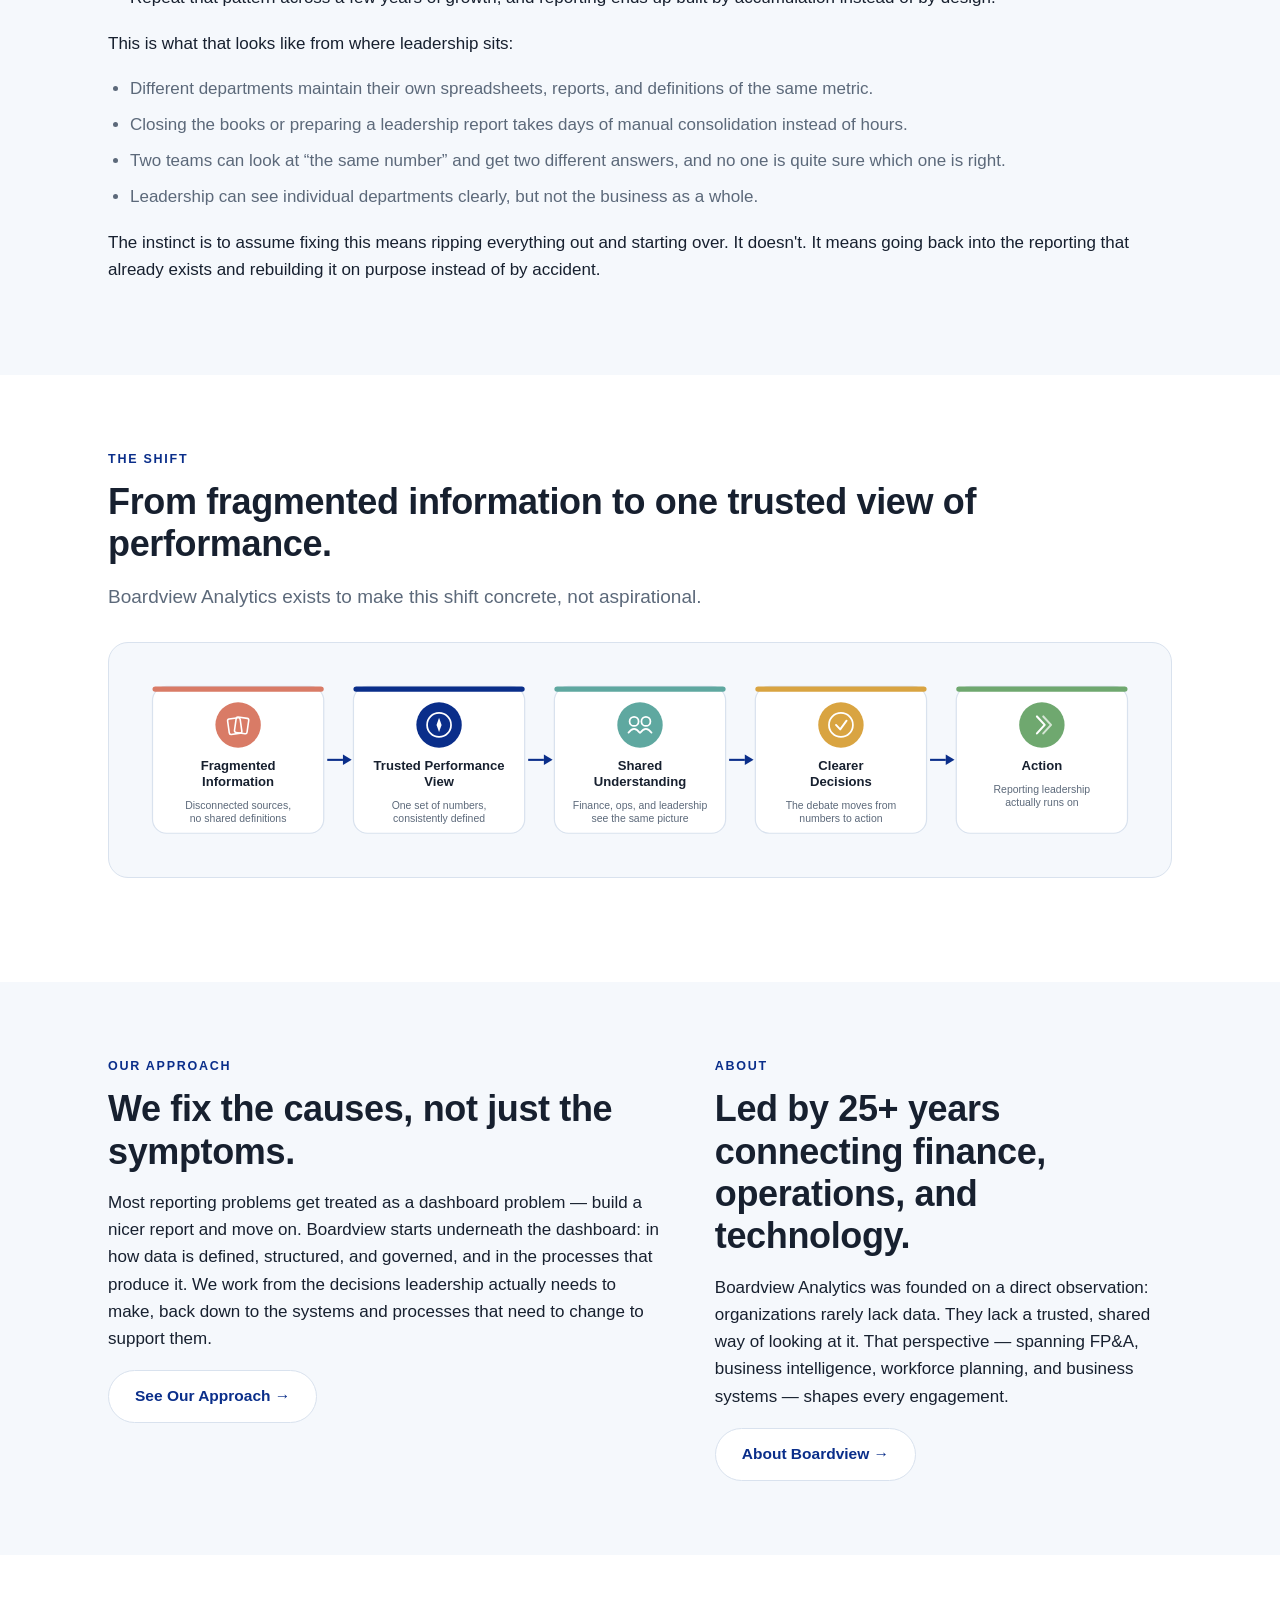
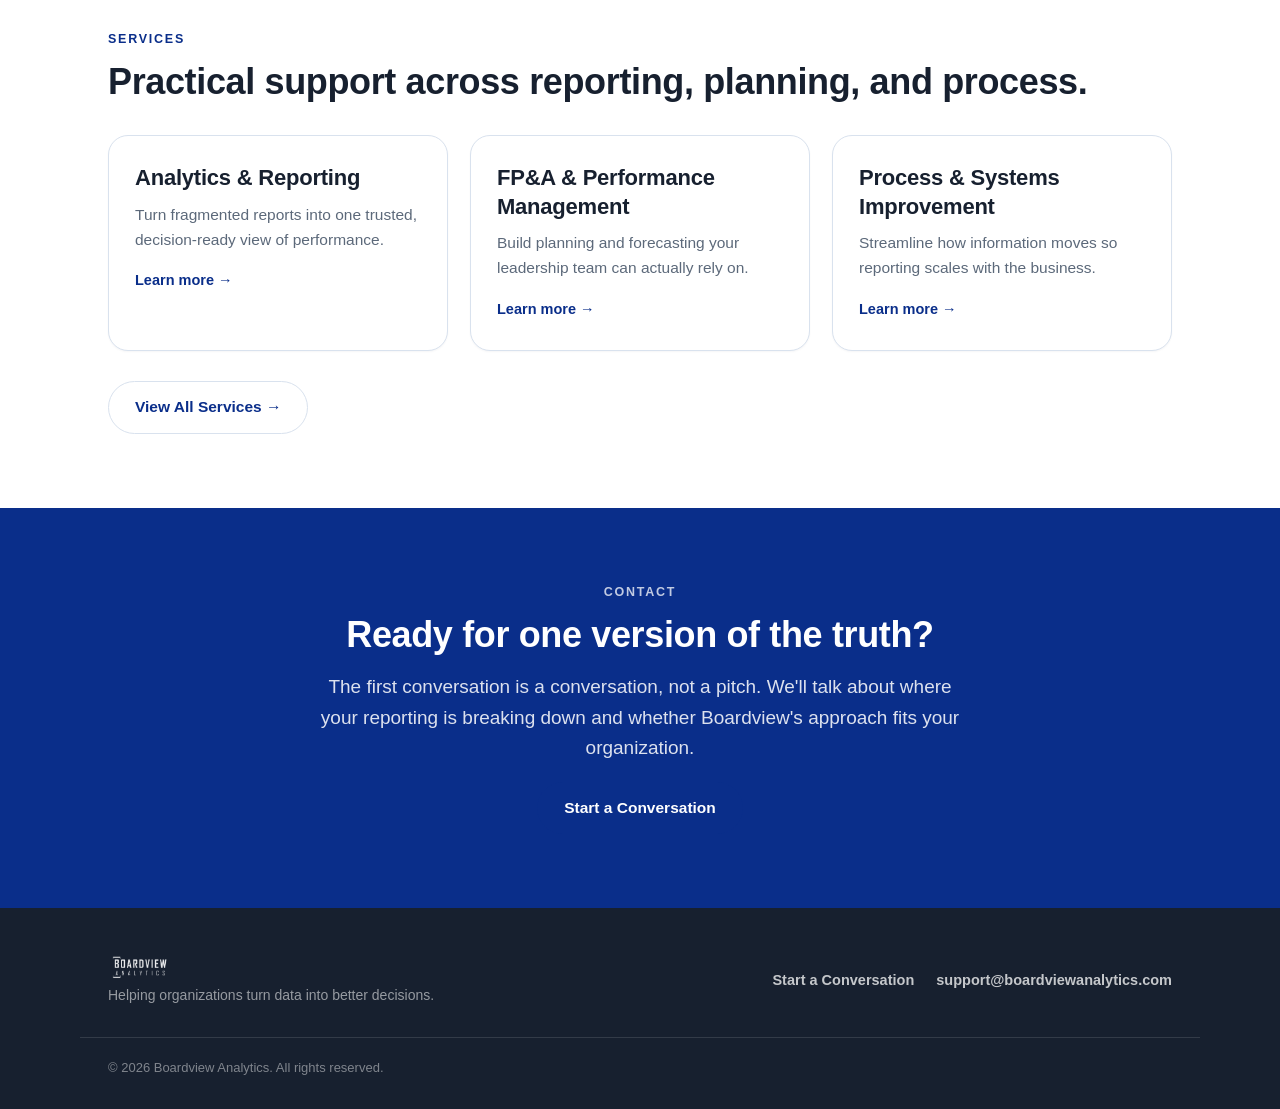
==== commit be175e5d: "aRefine 5-Minute Test for launch Questionnaire nav fix ([hidden] display override), template PDF ren" ====
--- a/index.html
+++ b/index.html
@@ -22,10 +22,13 @@
         <li><a href="approach.html">Approach</a></li>
         <li><a href="about.html">About</a></li>
         <li><a href="contact.html">Contact</a></li>
+        <li class="nav-cta-item"><a class="btn btn-primary btn-nav" href="5-minute-test.html">Take the 5-Minute Report Test</a></li>
+        <li class="nav-cta-item"><a class="btn btn-secondary btn-nav" href="contact.html">Start a Conversation</a></li>
       </ul>
     </nav>
     <div class="header-cta">
-      <a class="btn btn-primary" href="contact.html">Start a Conversation</a>
+      <a class="btn btn-primary btn-nav" href="5-minute-test.html">Take the 5-Minute Report Test</a>
+      <a class="btn btn-secondary btn-nav" href="contact.html">Start a Conversation</a>
     </div>
     <button class="nav-toggle" aria-label="Toggle menu"><span></span><span></span><span></span></button>
   </div>
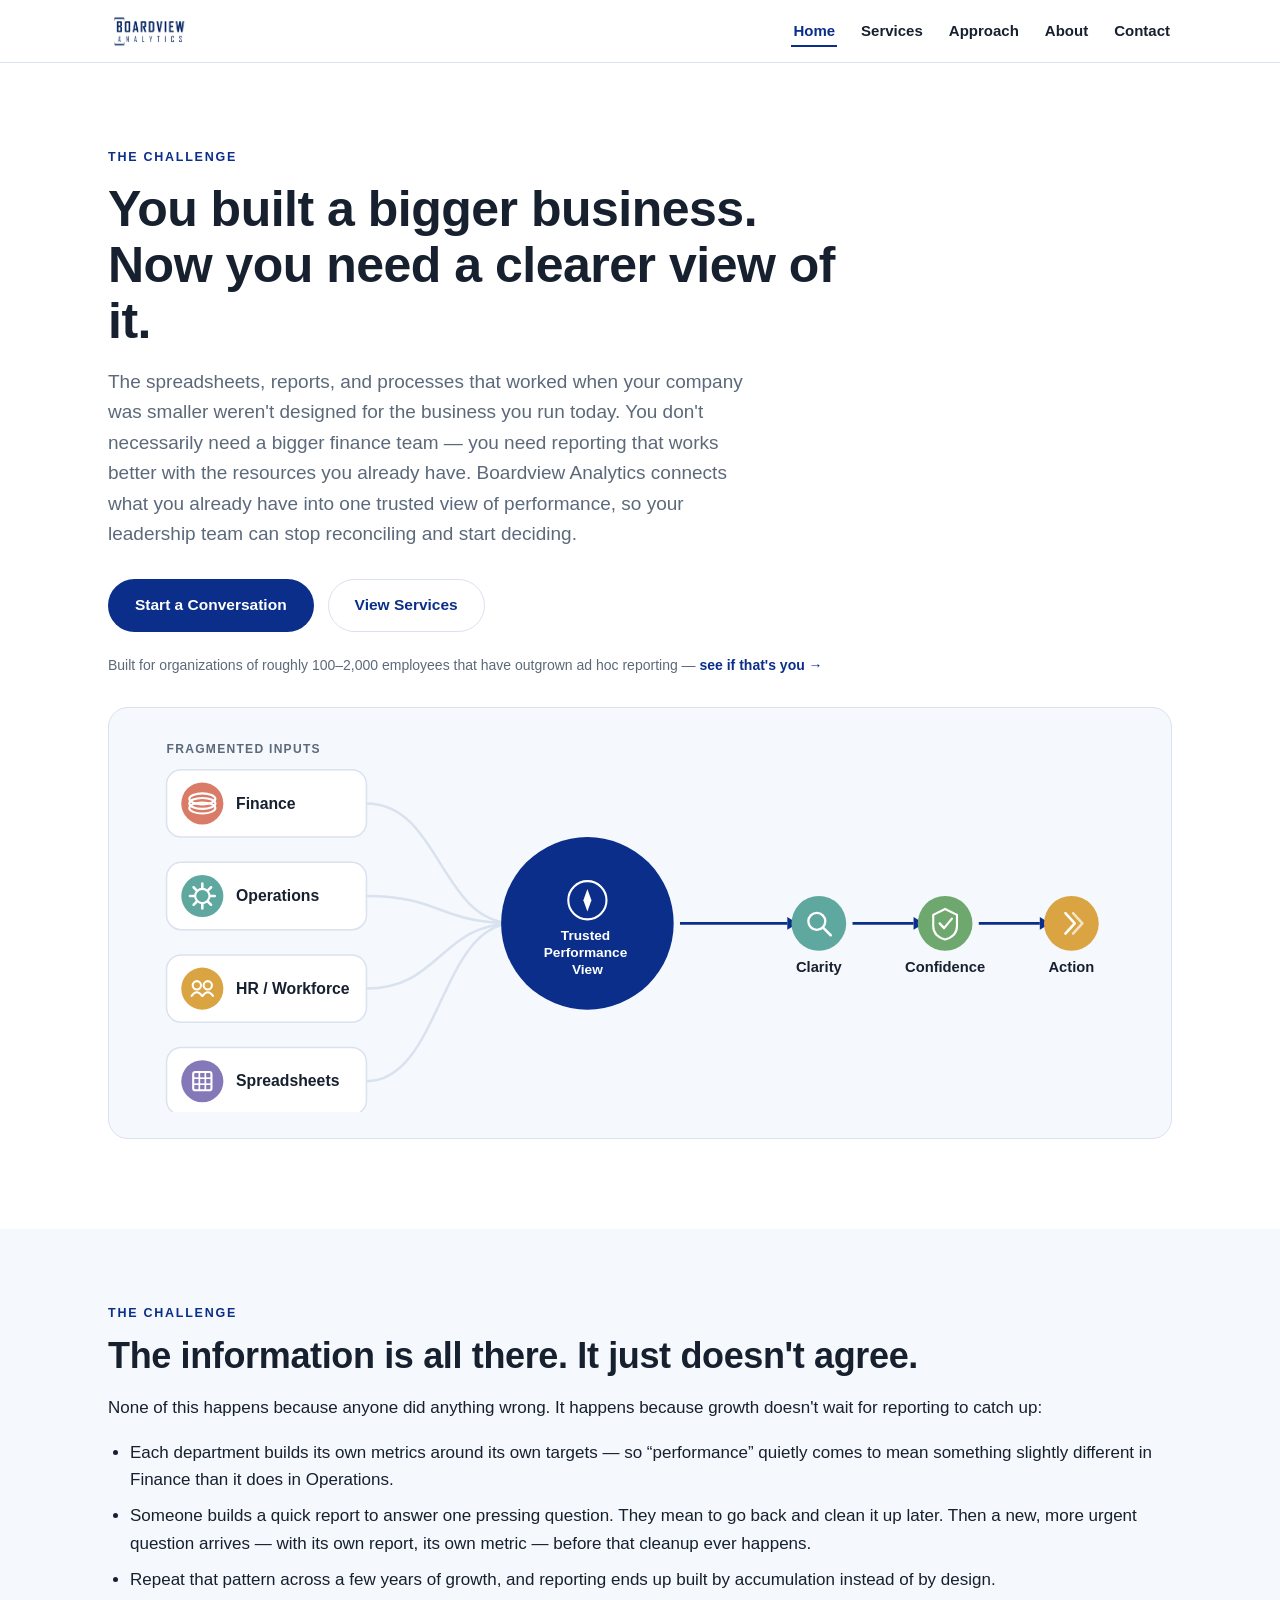
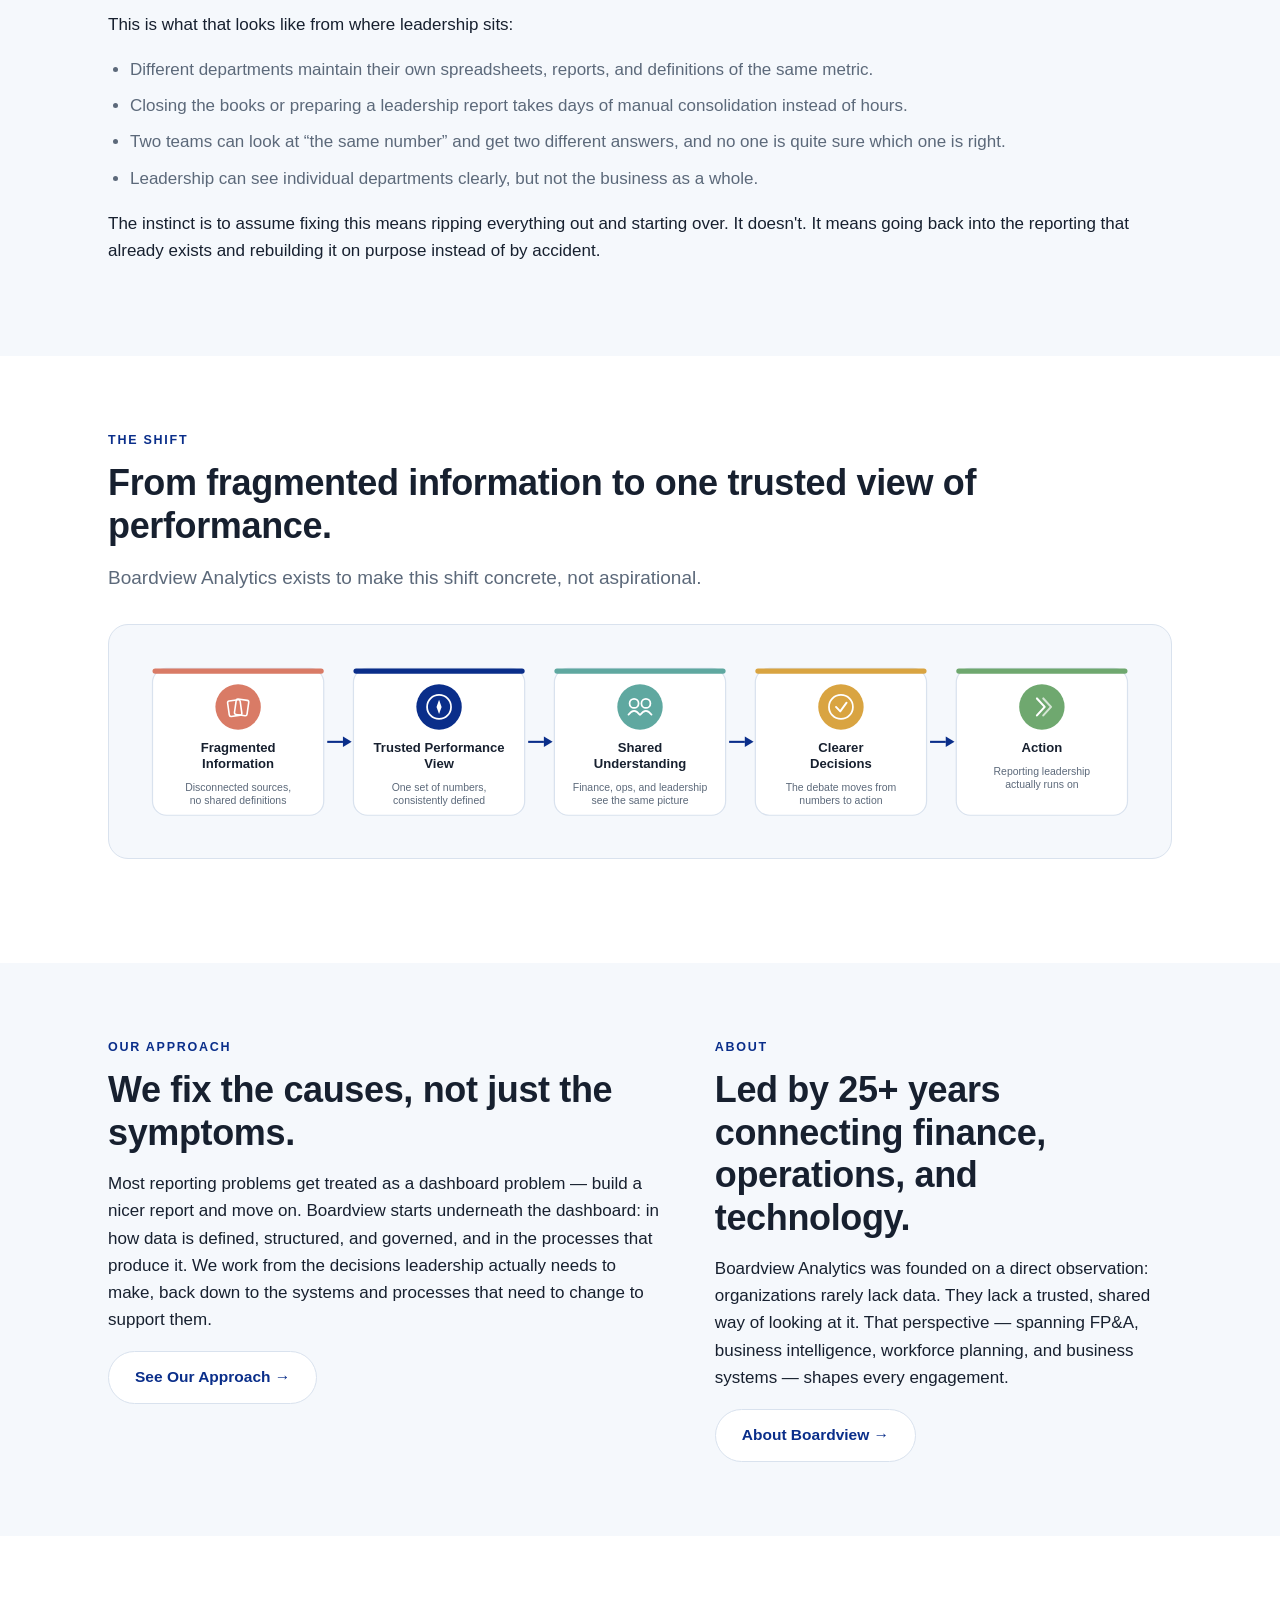
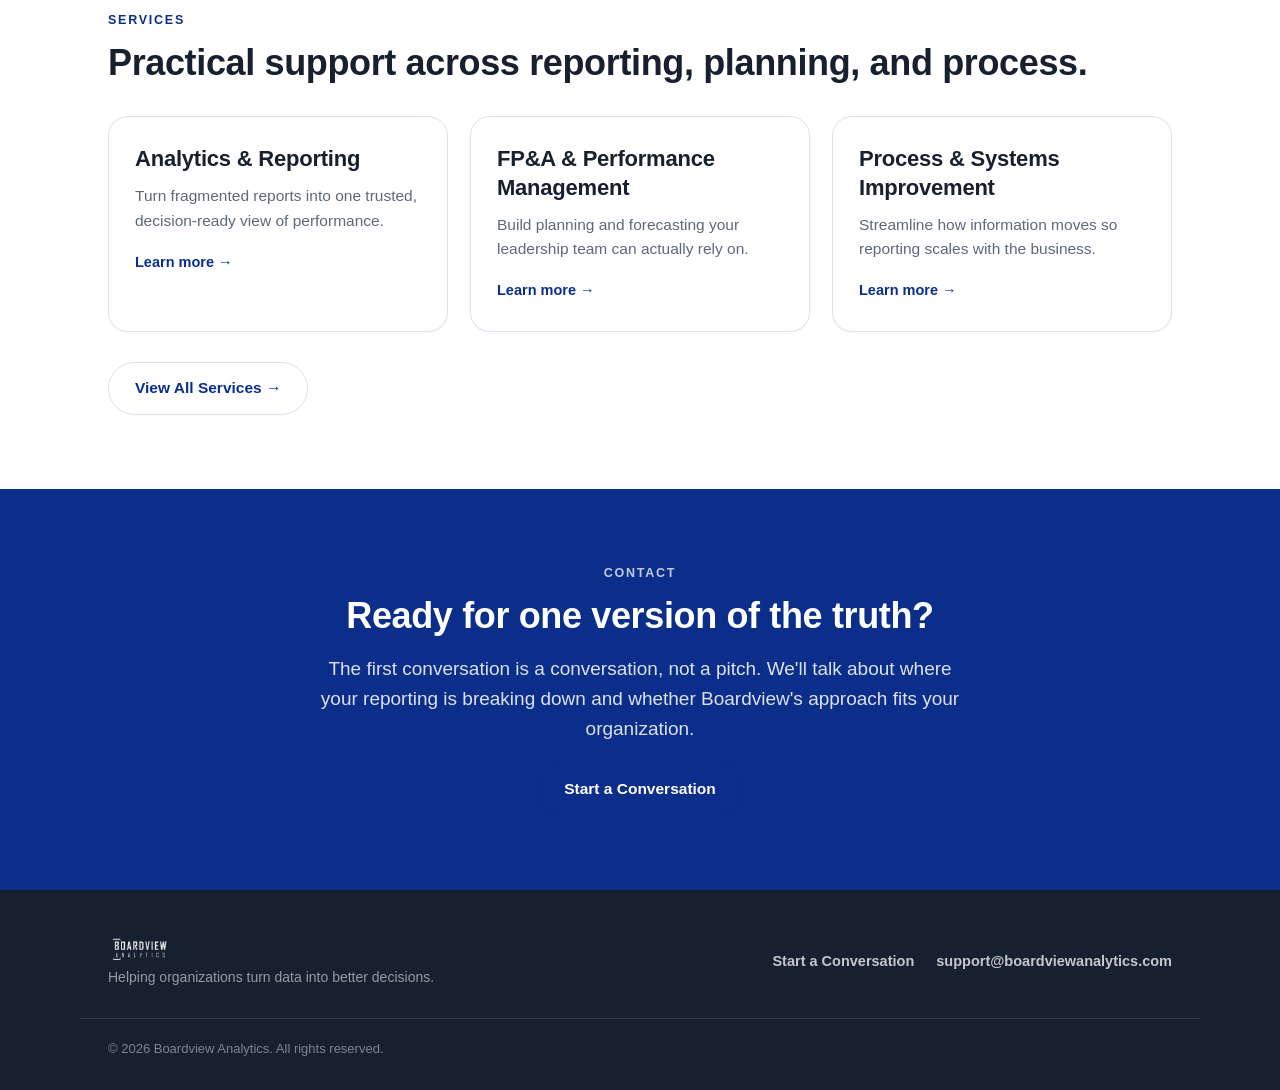
==== commit bffcd537: "Fix launch navigation and final 5-minute test polish" ====
--- a/index.html
+++ b/index.html
@@ -26,10 +26,6 @@
         <li class="nav-cta-item"><a class="btn btn-secondary btn-nav" href="contact.html">Start a Conversation</a></li>
       </ul>
     </nav>
-    <div class="header-cta">
-      <a class="btn btn-primary btn-nav" href="5-minute-test.html">Take the 5-Minute Report Test</a>
-      <a class="btn btn-secondary btn-nav" href="contact.html">Start a Conversation</a>
-    </div>
     <button class="nav-toggle" aria-label="Toggle menu"><span></span><span></span><span></span></button>
   </div>
 </header>
--- a/assets/css/style.css
+++ b/assets/css/style.css
@@ -85,6 +85,7 @@
 .btn-secondary { background: var(--white); color: var(--blue); border-color: var(--line); }
 .btn-secondary:hover { background: var(--bg-light); }
 .btn-row { display: flex; gap: 14px; flex-wrap: wrap; align-items: center; }
+.btn-nav { padding: 10px 20px; font-size: 15px; }
 
 /* ---------- header ---------- */
 .site-header {
@@ -95,12 +96,12 @@
 }
 .site-header .wrap {
   display: flex; align-items: center; justify-content: space-between;
-  padding-top: 14px; padding-bottom: 14px; gap: 18px;
+  padding-top: 14px; padding-bottom: 14px; gap: 14px;
 }
 .brand { display: flex; align-items: center; gap: 10px; flex-shrink: 0; }
 .brand img { height: 34px; width: auto; }
 .nav-links {
-  display: flex; gap: 28px; align-items: center; list-style: none;
+  display: flex; gap: 22px; align-items: center; list-style: none;
   margin: 0; padding: 0; flex: 1; justify-content: center;
 }
 .nav-links a {
@@ -110,7 +111,15 @@
 .nav-links a:hover, .nav-links a[aria-current="page"] {
   color: var(--blue); text-decoration: none; border-bottom-color: var(--blue);
 }
-.header-cta { flex-shrink: 0; }
+.header-cta { flex-shrink: 0; display: flex; align-items: center; gap: 10px; }
+/* The two nav CTAs are duplicated as list items so they appear inside the
+   existing mobile dropdown; they stay hidden in the desktop link row since
+   the header-cta pair already shows them there. */
+.nav-links li.nav-cta-item { display: none; }
+.nav-links li.nav-cta-item a {
+  padding: 10px 20px; border-bottom: none; display: inline-block;
+}
+.nav-links li.nav-cta-item a:hover { border-bottom: none; }
 .nav-toggle {
   display: none; background: none; border: 1px solid var(--line); border-radius: 10px;
   width: 42px; height: 38px; cursor: pointer; flex-shrink: 0;
@@ -216,14 +225,23 @@
   .split { grid-template-columns: 1fr; }
   .principle-grid { grid-template-columns: 1fr; }
 }
-@media (max-width: 760px) {
+/* The header now carries two nav CTAs instead of one, so it needs to drop
+   into the mobile dropdown a bit earlier than the original single-CTA
+   design did — otherwise the extra button crowds the 760–1040px range.
+   Everything else (section/footer spacing) still switches at 760px. */
+@media (max-width: 1040px) {
   .nav-links { display: none; }
   .nav-toggle { display: block; }
+  .header-cta { display: none; }
   .site-header.open .nav-links {
     display: flex; position: absolute; top: 100%; left: 0; right: 0;
     background: var(--white); border-bottom: 1px solid var(--line);
     flex-direction: column; padding: 18px 28px; gap: 16px;
   }
+  .nav-links li.nav-cta-item { display: block; width: 100%; margin-top: 4px; }
+  .nav-links li.nav-cta-item a { display: block; text-align: center; }
+}
+@media (max-width: 760px) {
   section { padding: 54px 0; }
   .hero { padding: 44px 0 40px; }
   .site-footer .wrap { flex-direction: column; align-items: flex-start; }
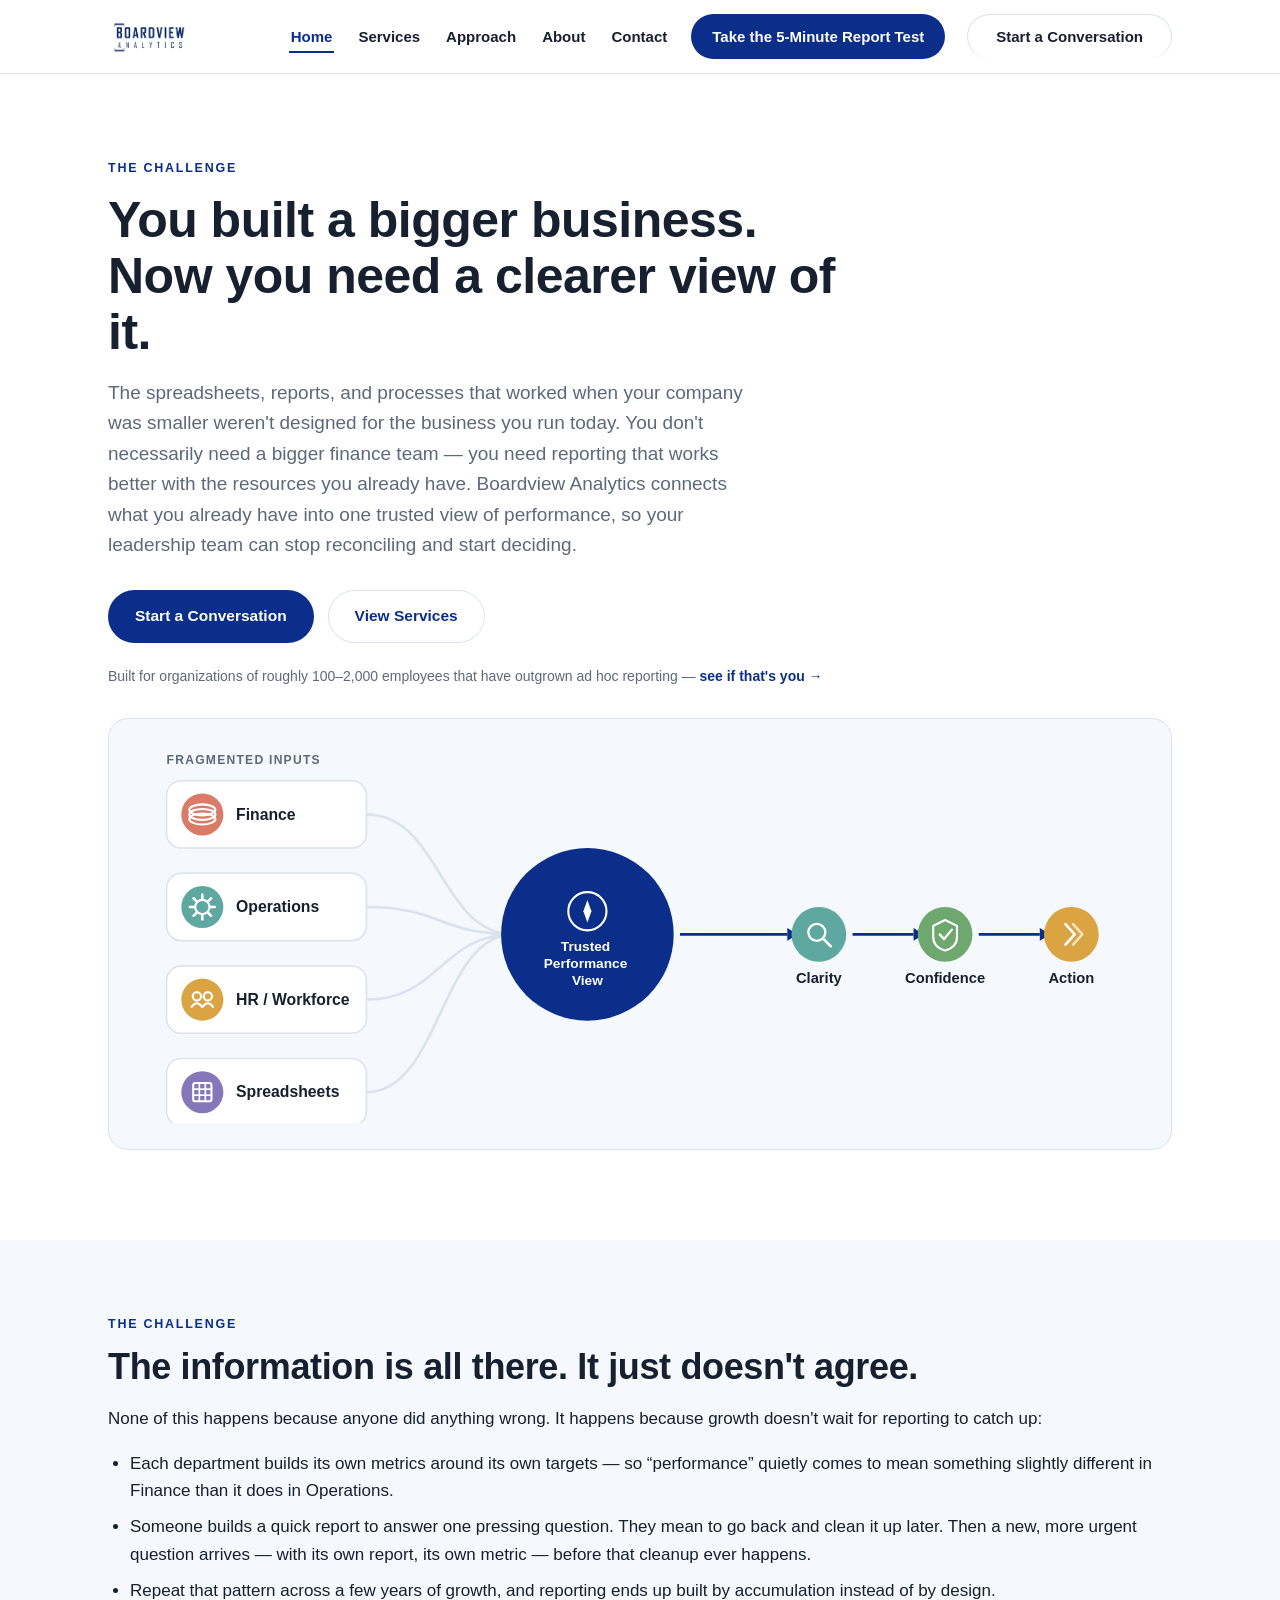
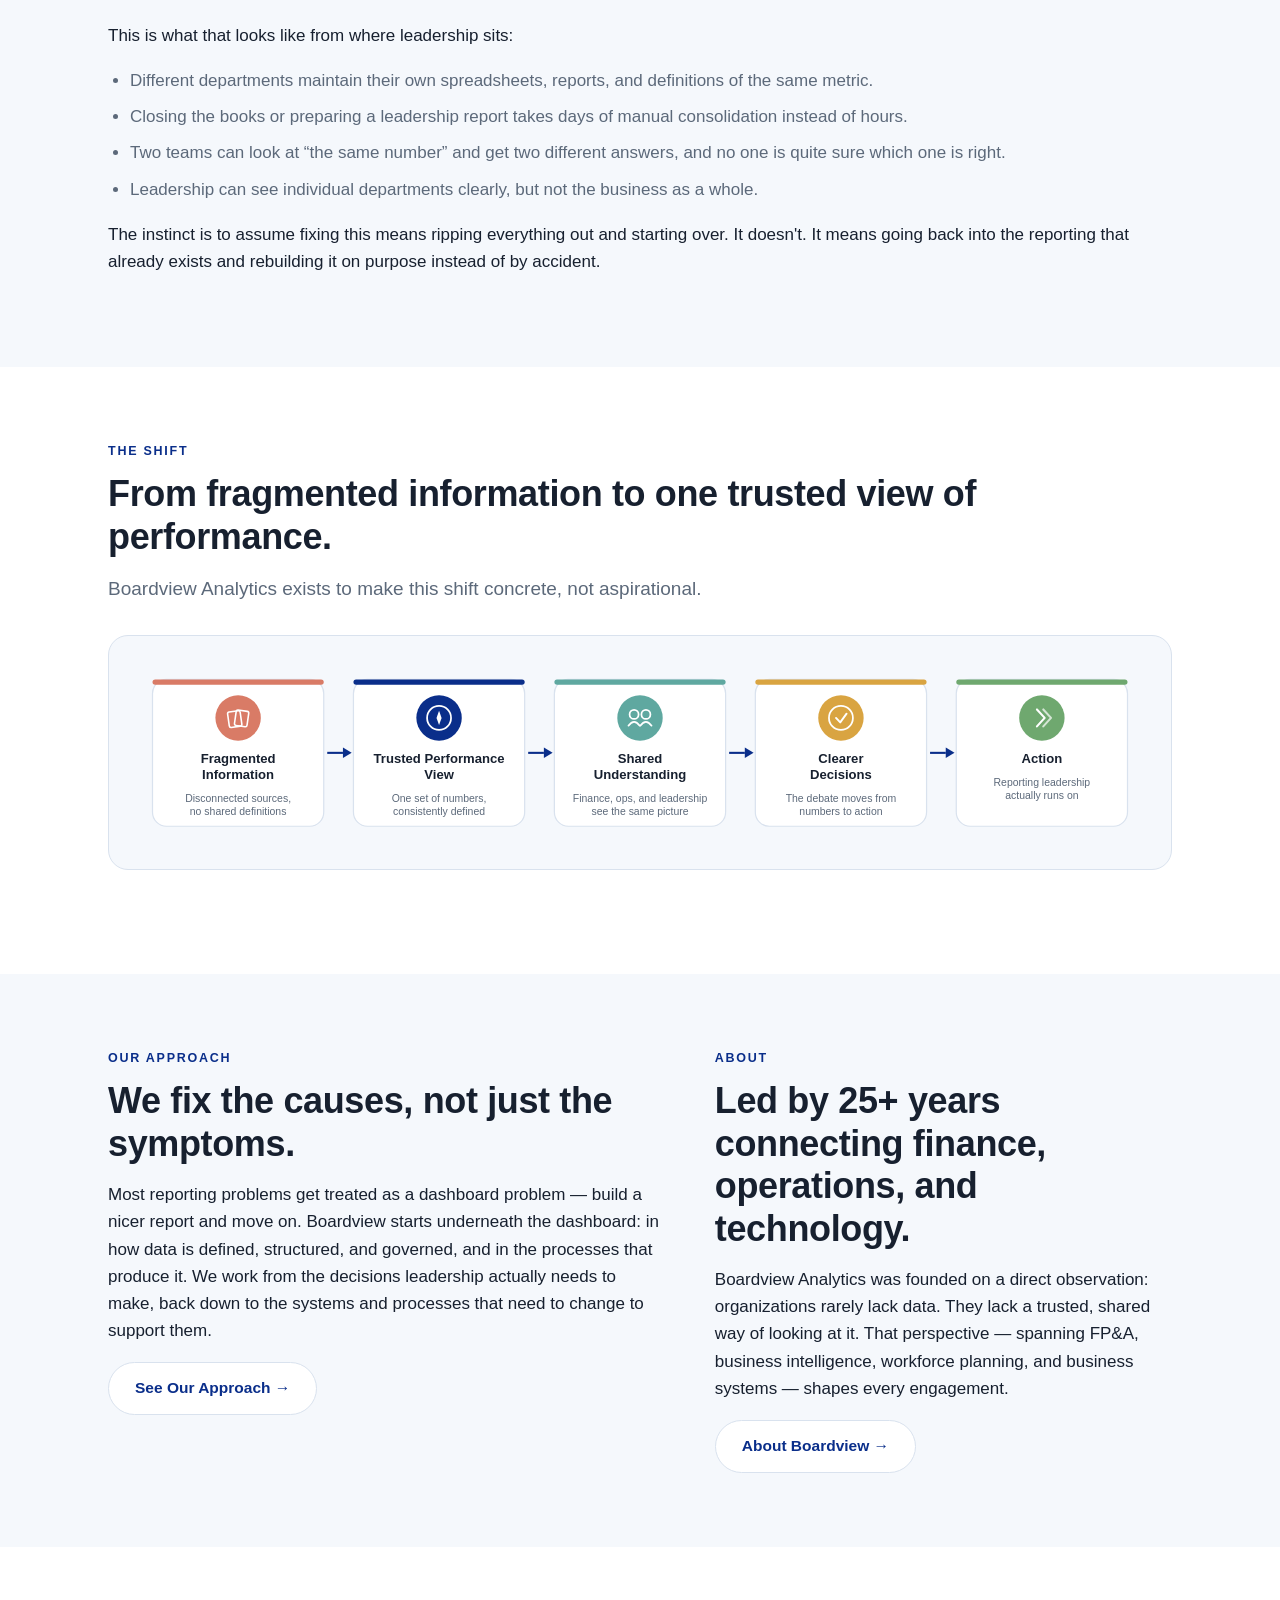
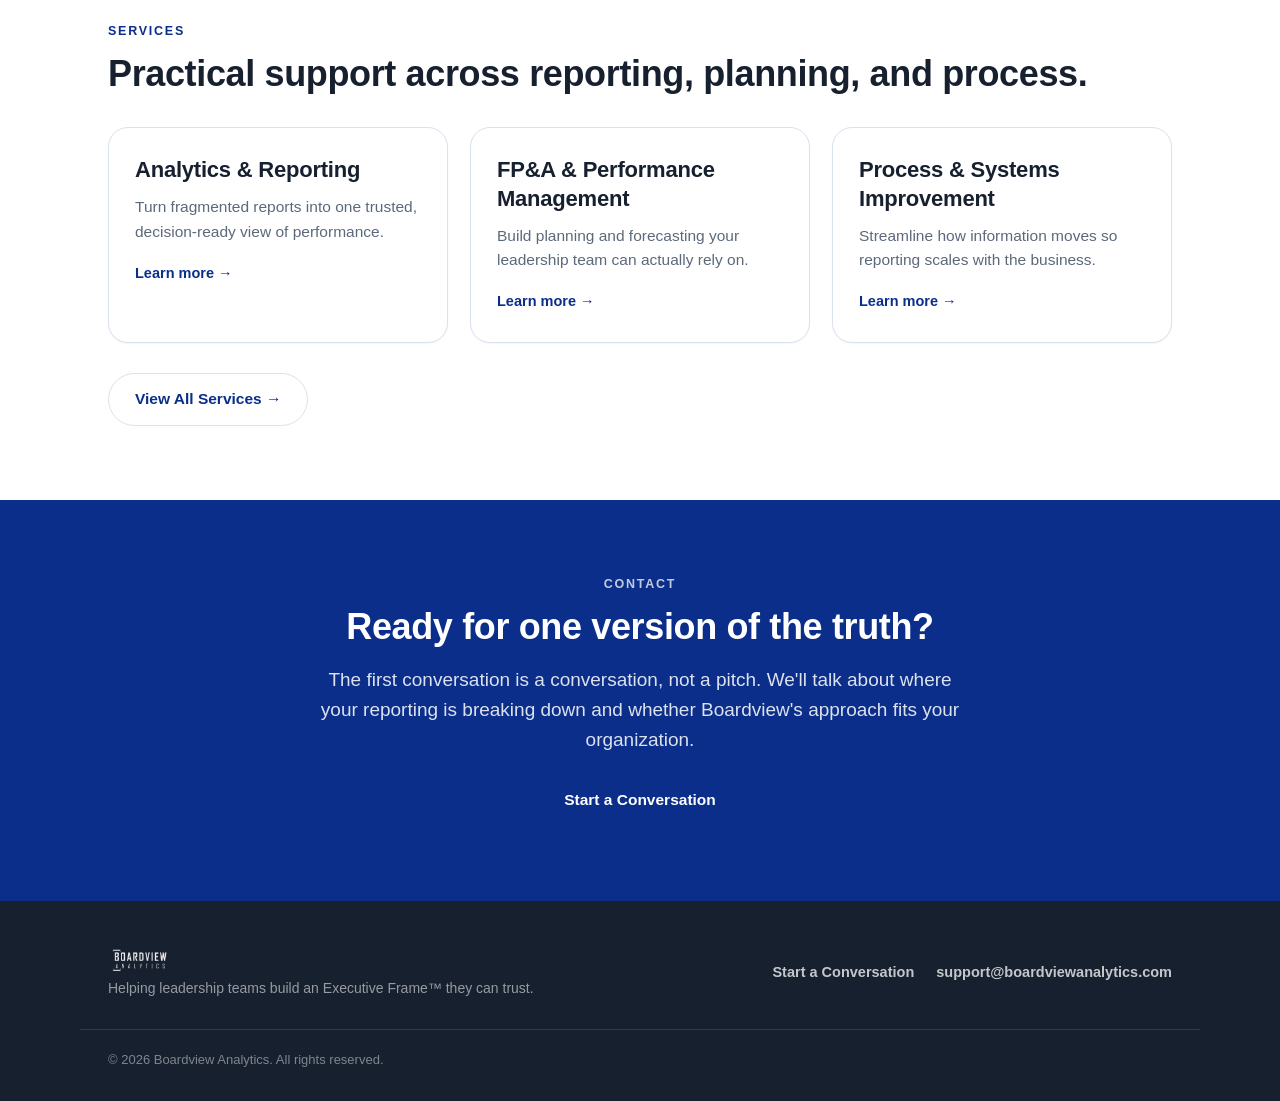
==== commit 94278c21: "Unify report test experience and finalize branding" ====
--- a/index.html
+++ b/index.html
@@ -225,7 +225,7 @@
       <div class="foot-brand">
         <img src="assets/img/logo.png" alt="Boardview Analytics">
       </div>
-      <div class="foot-tagline">Helping organizations turn data into better decisions.</div>
+      <div class="foot-tagline">Helping leadership teams build an Executive Frame&trade; they can trust.</div>
     </div>
     <nav aria-label="Footer">
       <a href="contact.html">Start a Conversation</a>
--- a/assets/css/style.css
+++ b/assets/css/style.css
@@ -100,9 +100,14 @@
 }
 .brand { display: flex; align-items: center; gap: 10px; flex-shrink: 0; }
 .brand img { height: 34px; width: auto; }
+/* The primary nav is the ONLY place the two header CTAs live — they are
+   the last two items in .nav-links, right after Contact. There is no
+   second copy anywhere in the header, so there is nothing left to
+   duplicate at any viewport width. */
+nav[aria-label="Primary"] { flex: 1; min-width: 0; }
 .nav-links {
   display: flex; gap: 22px; align-items: center; list-style: none;
-  margin: 0; padding: 0; flex: 1; justify-content: center;
+  margin: 0; padding: 0; justify-content: flex-end;
 }
 .nav-links a {
   color: var(--slate); font-weight: 600; font-size: 15px;
@@ -111,15 +116,25 @@
 .nav-links a:hover, .nav-links a[aria-current="page"] {
   color: var(--blue); text-decoration: none; border-bottom-color: var(--blue);
 }
-.header-cta { flex-shrink: 0; display: flex; align-items: center; gap: 10px; }
-/* The two nav CTAs are duplicated as list items so they appear inside the
-   existing mobile dropdown; they stay hidden in the desktop link row since
-   the header-cta pair already shows them there. */
-.nav-links li.nav-cta-item { display: none; }
 .nav-links li.nav-cta-item a {
-  padding: 10px 20px; border-bottom: none; display: inline-block;
+  padding: 10px 20px; border-bottom: none; display: inline-block; white-space: nowrap;
 }
 .nav-links li.nav-cta-item a:hover { border-bottom: none; }
+/* Start a Conversation gets extra horizontal room so the label doesn't
+   feel cramped; height stays identical to the primary CTA (same vertical
+   padding, same border width). */
+.nav-links li.nav-cta-item a.btn-secondary { padding: 10px 28px; }
+/* Guarantee white text on the primary CTA in every state — generic
+   .nav-links a rules (and their :hover/[aria-current] color) must never
+   win here. */
+.nav-links li.nav-cta-item a.btn-primary,
+.nav-links li.nav-cta-item a.btn-primary:link,
+.nav-links li.nav-cta-item a.btn-primary:visited,
+.nav-links li.nav-cta-item a.btn-primary:hover,
+.nav-links li.nav-cta-item a.btn-primary:active,
+.nav-links li.nav-cta-item a.btn-primary:focus {
+  color: var(--white);
+}
 .nav-toggle {
   display: none; background: none; border: 1px solid var(--line); border-radius: 10px;
   width: 42px; height: 38px; cursor: pointer; flex-shrink: 0;
@@ -218,6 +233,11 @@
 }
 .contact-card .btn-primary { font-size: 17px; padding: 16px 34px; }
 .expect-list { text-align: left; max-width: 560px; margin: 40px auto 0; }
+/* Tighten the gap between the contact-page intro and the "Book a time to
+   talk" card that follows it (roughly a 40-45% cut to the combined hero +
+   section gap). Scoped to this one section via its own class so .hero and
+   the shared section.tight rule — used elsewhere — are untouched. */
+section.tight.contact-book-gap { padding-top: 6px; }
 
 /* ---------- responsive ---------- */
 @media (max-width: 900px) {
@@ -232,17 +252,17 @@
 @media (max-width: 1040px) {
   .nav-links { display: none; }
   .nav-toggle { display: block; }
-  .header-cta { display: none; }
   .site-header.open .nav-links {
     display: flex; position: absolute; top: 100%; left: 0; right: 0;
     background: var(--white); border-bottom: 1px solid var(--line);
     flex-direction: column; padding: 18px 28px; gap: 16px;
   }
-  .nav-links li.nav-cta-item { display: block; width: 100%; margin-top: 4px; }
+  .nav-links li.nav-cta-item { width: 100%; margin-top: 4px; }
   .nav-links li.nav-cta-item a { display: block; text-align: center; }
 }
 @media (max-width: 760px) {
   section { padding: 54px 0; }
   .hero { padding: 44px 0 40px; }
   .site-footer .wrap { flex-direction: column; align-items: flex-start; }
-}
+  section.tight.contact-book-gap { padding-top: 10px; }
+}
